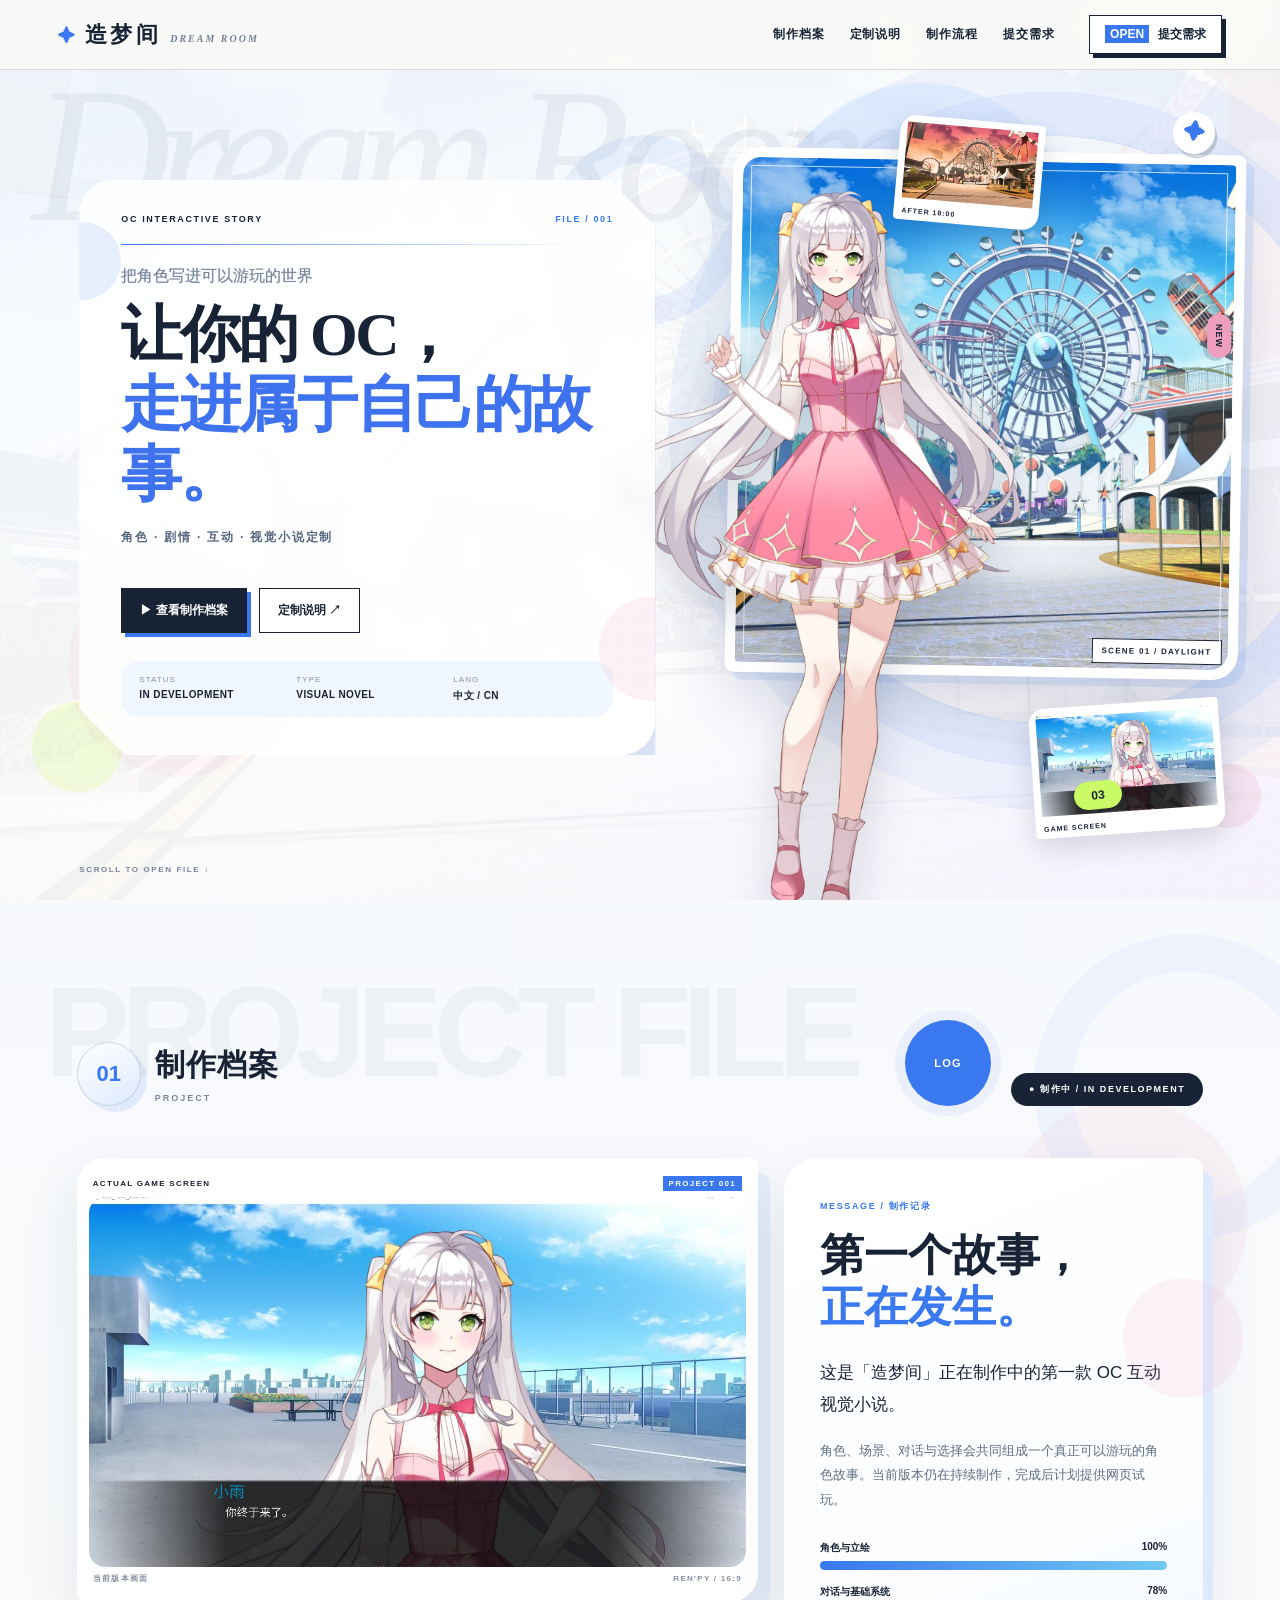
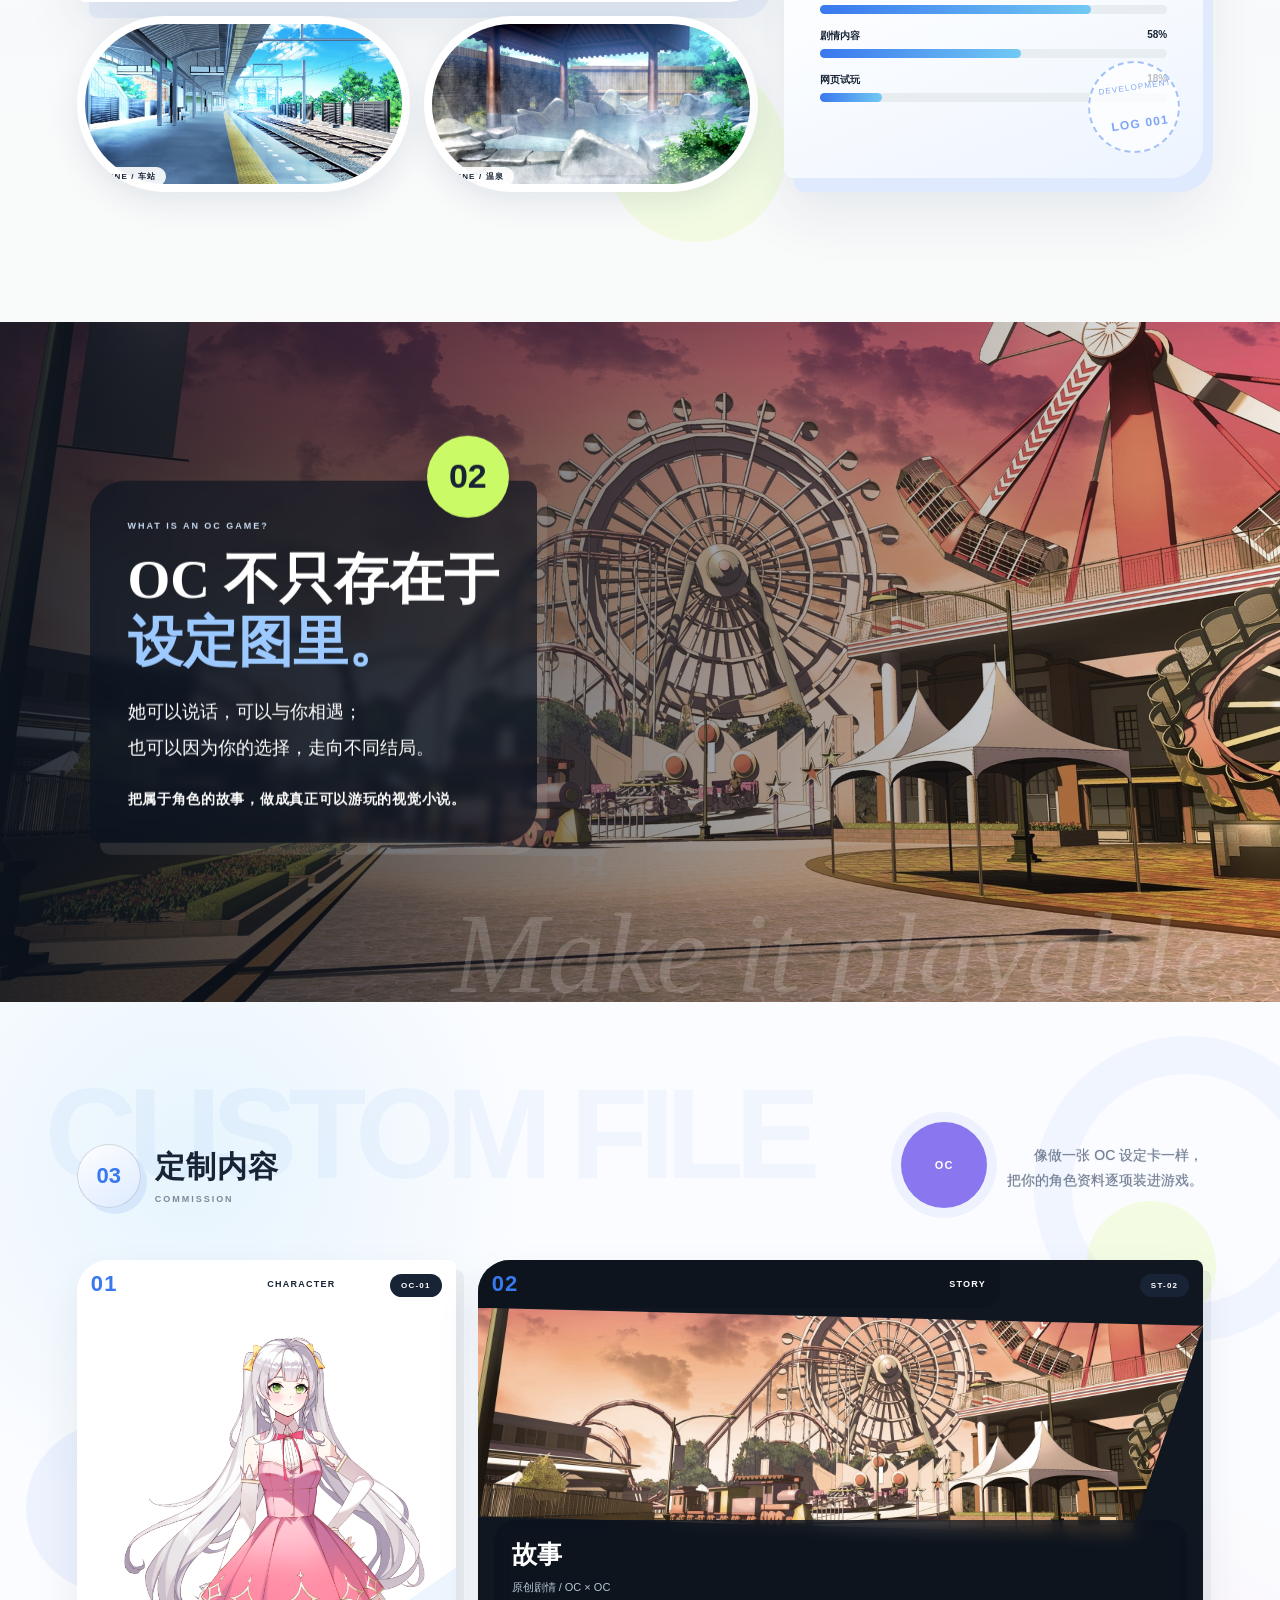
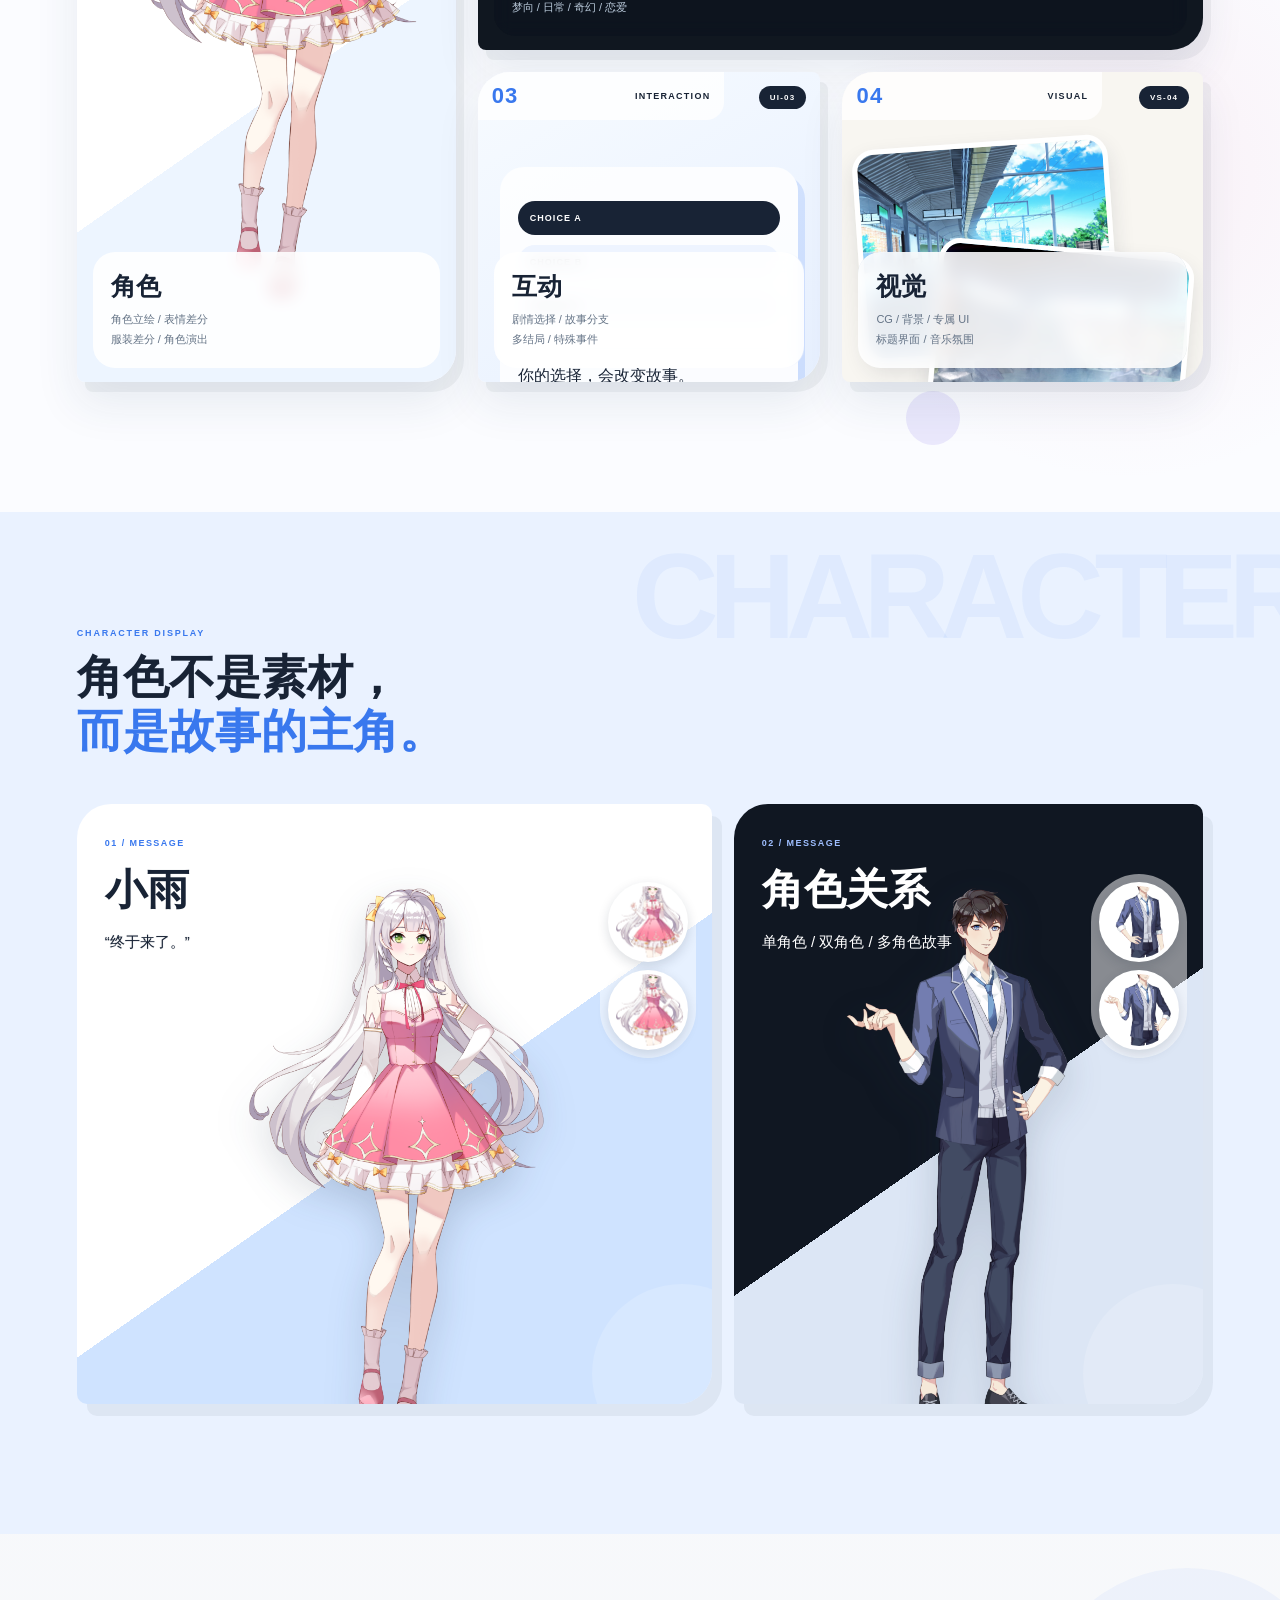
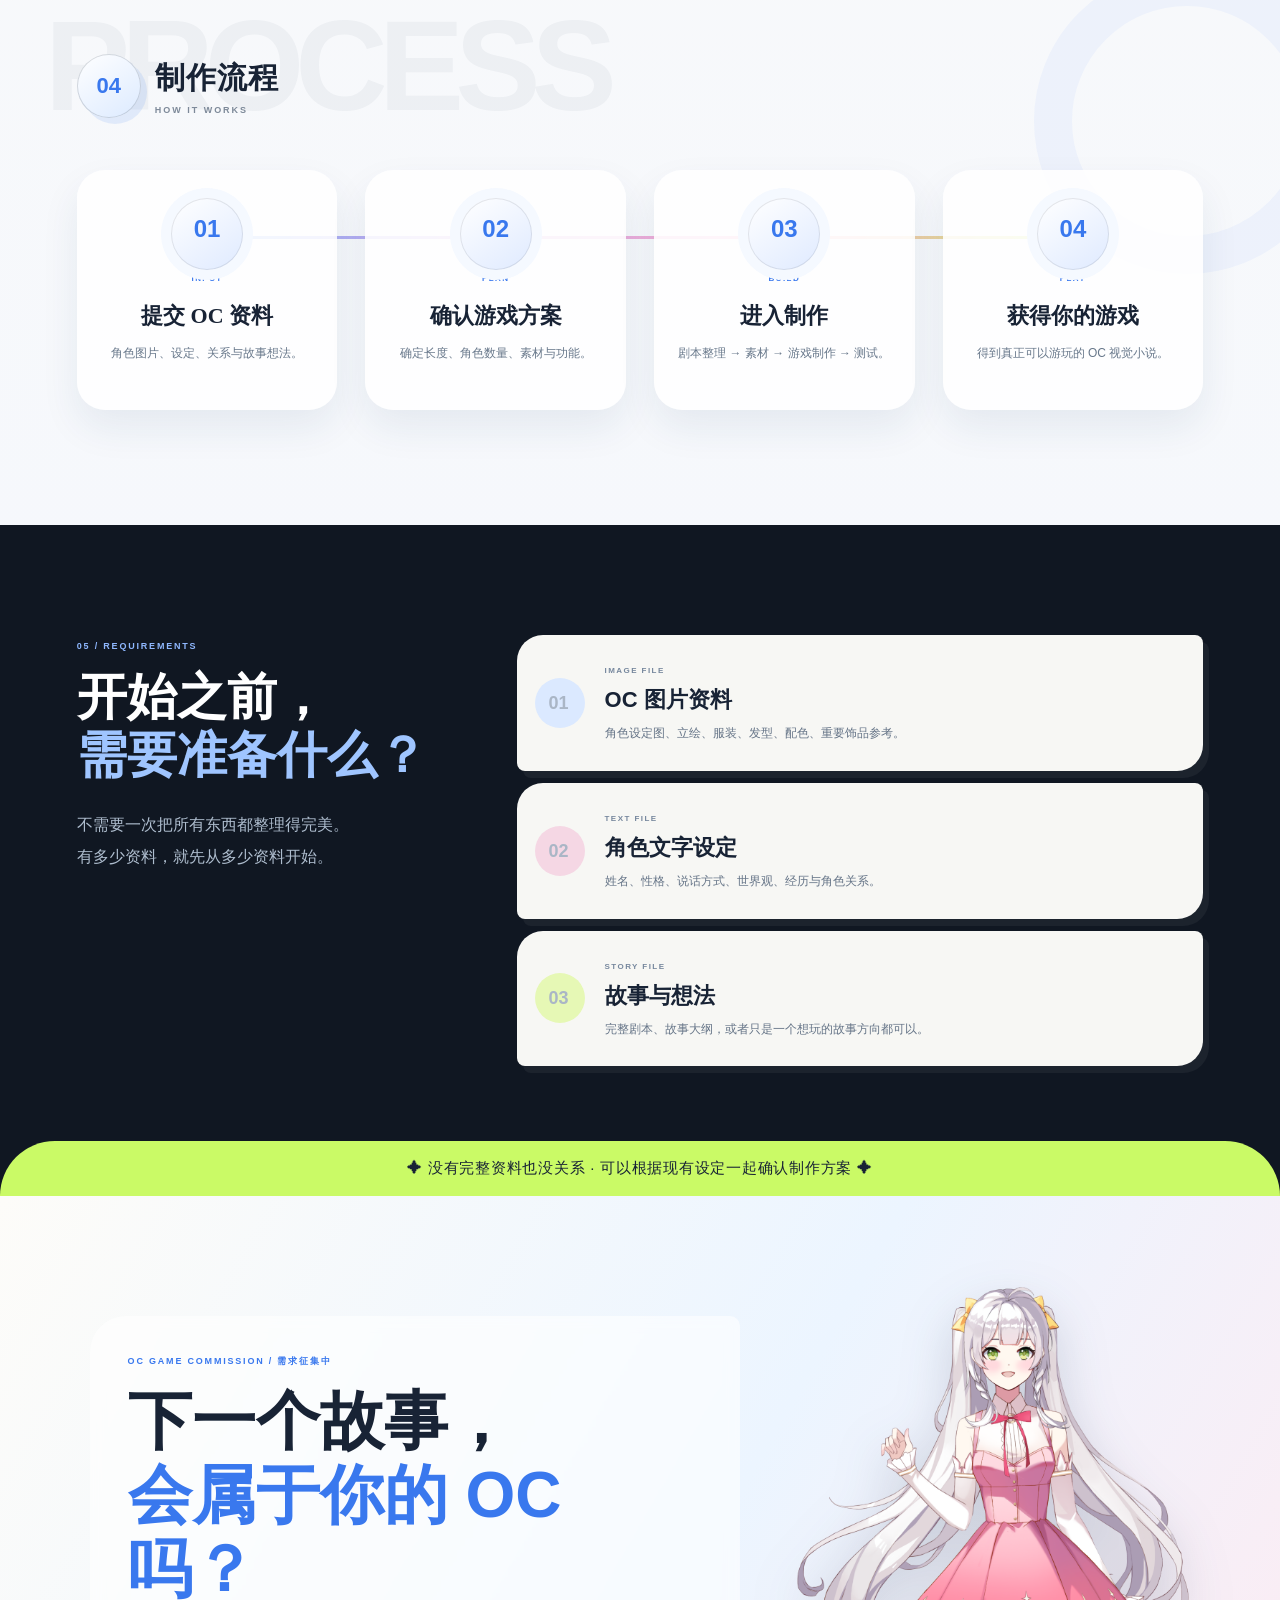
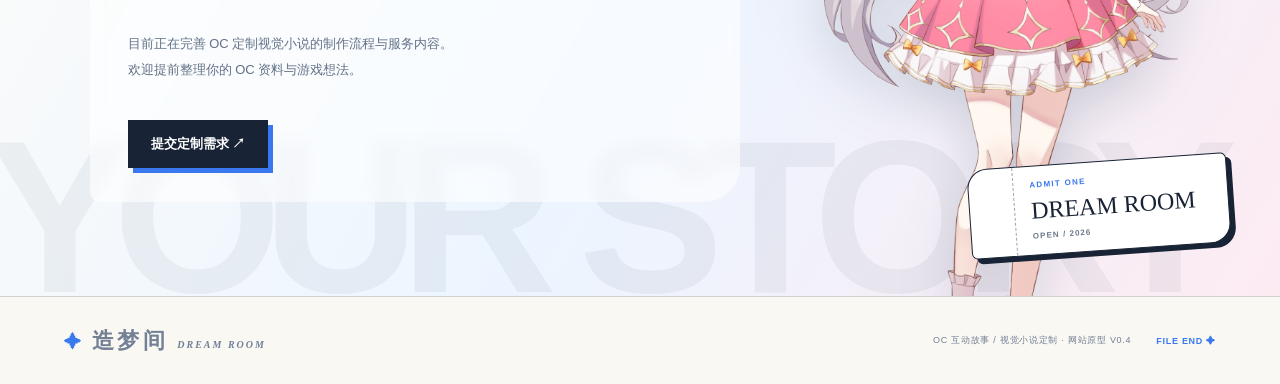
==== index.html @ 1ba63435 "Add files via upload" ====
<!doctype html>
<html lang="zh-CN">
<head>
  <meta charset="utf-8">
  <meta name="viewport" content="width=device-width,initial-scale=1">
  <title>造梦间｜OC互动故事定制</title>
  <meta name="description" content="让你的OC走进属于自己的故事。OC互动故事与视觉小说定制。">
  <link rel="stylesheet" href="style.css">
</head>
<body>
  <div class="page-noise"></div>
  <header class="nav">
    <a class="brand" href="#top">
      <span class="brand-star">✦</span>
      <b>造梦间</b>
      <em>DREAM ROOM</em>
    </a>
    <nav>
      <a href="#project">制作档案</a>
      <a href="commission.html">定制说明</a>
      <a href="#process">制作流程</a>
      <a href="request.html">提交需求</a>
    </nav>
    <a class="nav-ticket" href="request.html"><span>OPEN</span> 提交需求</a>
  </header>

  <main id="top">
    <section class="hero">
      <div class="hero-bg" aria-hidden="true"></div>
      <div class="hero-script" aria-hidden="true">Dream Room</div>
      <div class="hero-gridmark" aria-hidden="true"></div><div class="hero-orb orb-a"></div><div class="hero-orb orb-b"></div><div class="hero-orb orb-c"></div>

      <div class="hero-card">
        <div class="hero-card-head">
          <span>OC INTERACTIVE STORY</span>
          <b>FILE / 001</b>
        </div>
        <div class="hero-title">
          <small>把角色写进可以游玩的世界</small>
          <h1>让你的 OC，<br><i>走进属于自己的故事。</i></h1>
          <p>角色 · 剧情 · 互动 · 视觉小说定制</p>
        </div>
        <div class="hero-actions">
          <a class="btn-fill" href="#project">▶ 查看制作档案</a>
          <a class="btn-line" href="#commission">定制说明 ↗</a>
        </div>
        <div class="hero-meta">
          <span>STATUS<br><b>IN DEVELOPMENT</b></span>
          <span>TYPE<br><b>VISUAL NOVEL</b></span>
          <span>LANG<br><b>中文 / CN</b></span>
        </div>
      </div>

      <div class="hero-visual">
        <div class="photo-frame">
          <img src="assets/park-day.jpg" alt="蓝天游乐园场景">
          <span class="photo-label">SCENE 01 / DAYLIGHT</span>
        </div>
        <img class="hero-girl" src="assets/girl-wave.png" alt="OC角色立绘">
        <div class="mini-polaroid mini-a"><img src="assets/game-shot.jpg" alt="游戏画面"><span>GAME SCREEN</span></div>
        <div class="mini-polaroid mini-b"><img src="assets/park-sunset.jpg" alt="夕阳场景"><span>AFTER 18:00</span></div>
        <div class="sticker st1">✦</div><div class="sticker st2">03</div><div class="sticker st3">NEW</div>
      </div>

      <div class="scroll-note">SCROLL TO OPEN FILE ↓</div>
    </section>

    <section class="file-section" id="project">
      <div class="giant-word" aria-hidden="true">PROJECT FILE</div>
      <div class="file-title-row">
        <div class="chapter-tag"><span>01</span><b>制作档案</b><em>PROJECT</em></div><div class="round-chip rc-a">LOG</div>
        <div class="status-ribbon">● 制作中 / IN DEVELOPMENT</div>
      </div>

      <div class="project-board">
        <div class="project-left">
          <div class="screen-frame">
            <div class="frame-top"><span>ACTUAL GAME SCREEN</span><b>PROJECT 001</b></div>
            <img src="assets/game-shot.jpg" alt="Ren'Py实际游戏画面">
            <div class="frame-bottom"><span>当前版本画面</span><span>REN'PY / 16:9</span></div>
          </div>
          <div class="snapshot-row">
            <figure><img src="assets/station.jpg" alt="车站场景"><figcaption>SCENE / 车站</figcaption></figure>
            <figure><img src="assets/onsen.jpg" alt="温泉场景"><figcaption>SCENE / 温泉</figcaption></figure>
          </div>
        </div>

        <aside class="project-sheet">
          <span class="paperclip">⌇</span>
          <div class="sheet-kicker">MESSAGE / 制作记录</div>
          <h2>第一个故事，<br><i>正在发生。</i></h2>
          <p class="lead">这是「造梦间」正在制作中的第一款 OC 互动视觉小说。</p>
          <p>角色、场景、对话与选择会共同组成一个真正可以游玩的角色故事。当前版本仍在持续制作，完成后计划提供网页试玩。</p>
          <div class="progress-list">
            <div><span>角色与立绘</span><b>100%</b><i><em style="width:100%"></em></i></div>
            <div><span>对话与基础系统</span><b>78%</b><i><em style="width:78%"></em></i></div>
            <div><span>剧情内容</span><b>58%</b><i><em style="width:58%"></em></i></div>
            <div><span>网页试玩</span><b>18%</b><i><em style="width:18%"></em></i></div>
          </div>
          <div class="sheet-stamp">DEVELOPMENT<br><b>LOG 001</b></div>
        </aside>
      </div>
    </section>

    <section class="manifesto">
      <img src="assets/park-sunset.jpg" alt="夕阳游乐园">
      <div class="manifesto-shade"></div>
      <div class="manifesto-card">
        <span class="num">02</span>
        <small>WHAT IS AN OC GAME?</small>
        <h2>OC 不只存在于<br><i>设定图里。</i></h2>
        <p>她可以说话，可以与你相遇；<br>也可以因为你的选择，走向不同结局。</p>
        <strong>把属于角色的故事，做成真正可以游玩的视觉小说。</strong>
      </div>
      <div class="manifesto-script" aria-hidden="true">Make it playable.</div>
    </section>

    <section class="commission-section" id="commission">
      <div class="giant-word soft" aria-hidden="true">CUSTOM FILE</div>
      <div class="file-title-row">
        <div class="chapter-tag"><span>03</span><b>定制内容</b><em>COMMISSION</em></div><div class="round-chip rc-b">OC</div>
        <p class="side-copy">像做一张 OC 设定卡一样，<br>把你的角色资料逐项装进游戏。</p>
      </div>

      <div class="bubble-field"><span></span><span></span><span></span><span></span></div><div class="commission-deck">
        <article class="deck-card card-character">
          <div class="deck-top"><span>01</span><b>CHARACTER</b></div>
          <img src="assets/girl-pose.png" alt="角色立绘">
          <div class="deck-copy"><h3>角色</h3><p>角色立绘 / 表情差分<br>服装差分 / 角色演出</p></div>
          <span class="corner-code">OC-01</span>
        </article>
        <article class="deck-card card-story">
          <div class="deck-top"><span>02</span><b>STORY</b></div>
          <div class="story-cut"><img src="assets/park-sunset.jpg" alt="故事场景"></div>
          <div class="deck-copy"><h3>故事</h3><p>原创剧情 / OC × OC<br>梦向 / 日常 / 奇幻 / 恋爱</p></div>
          <span class="corner-code">ST-02</span>
        </article>
        <article class="deck-card card-interaction">
          <div class="deck-top"><span>03</span><b>INTERACTION</b></div>
          <div class="choice-ui"><button>CHOICE A</button><button>CHOICE B</button><button>CHOICE C</button><div class="choice-line">你的选择，会改变故事。</div></div>
          <div class="deck-copy"><h3>互动</h3><p>剧情选择 / 故事分支<br>多结局 / 特殊事件</p></div>
          <span class="corner-code">UI-03</span>
        </article>
        <article class="deck-card card-visual">
          <div class="deck-top"><span>04</span><b>VISUAL</b></div>
          <div class="visual-collage"><img src="assets/station.jpg"><img src="assets/onsen.jpg"></div>
          <div class="deck-copy"><h3>视觉</h3><p>CG / 背景 / 专属 UI<br>标题界面 / 音乐氛围</p></div>
          <span class="corner-code">VS-04</span>
        </article>
      </div>
    </section>

    <section class="character-showcase">
      <div class="showcase-head">
        <span>CHARACTER DISPLAY</span>
        <h2>角色不是素材，<br><i>而是故事的主角。</i></h2>
      </div>
      <div class="char-layout">
        <div class="char-card blue-card">
          <div class="char-name"><small>01 / MESSAGE</small><h3>小雨</h3><p>“终于来了。”</p></div>
          <img src="assets/girl-pose.png" alt="小雨">
          <div class="thumbs"><img src="assets/girl-wave.png"><img src="assets/girl-pose.png"></div>
        </div>
        <div class="char-card dark-card">
          <div class="char-name"><small>02 / MESSAGE</small><h3>角色关系</h3><p>单角色 / 双角色 / 多角色故事</p></div>
          <img src="assets/boy-talk.png" alt="男性角色">
          <div class="thumbs"><img src="assets/boy-pose.png"><img src="assets/boy-talk.png"></div>
        </div>
      </div>
    </section>

    <section class="process-section" id="process">
      <div class="giant-word" aria-hidden="true">PROCESS</div>
      <div class="file-title-row">
        <div class="chapter-tag"><span>04</span><b>制作流程</b><em>HOW IT WORKS</em></div>
      </div>
      <div class="process-track">
        <div class="process-card"><span>01</span><small>INPUT</small><h3>提交 OC 资料</h3><p>角色图片、设定、关系与故事想法。</p></div>
        <i>→</i>
        <div class="process-card"><span>02</span><small>PLAN</small><h3>确认游戏方案</h3><p>确定长度、角色数量、素材与功能。</p></div>
        <i>→</i>
        <div class="process-card"><span>03</span><small>BUILD</small><h3>进入制作</h3><p>剧本整理 → 素材 → 游戏制作 → 测试。</p></div>
        <i>→</i>
        <div class="process-card"><span>04</span><small>PLAY</small><h3>获得你的游戏</h3><p>得到真正可以游玩的 OC 视觉小说。</p></div>
      </div>
    </section>

    <section class="requirements-section" id="requirements">
      <div class="req-inner">
        <div class="req-heading">
          <span>05 / REQUIREMENTS</span>
          <h2>开始之前，<br><i>需要准备什么？</i></h2>
          <p>不需要一次把所有东西都整理得完美。<br>有多少资料，就先从多少资料开始。</p>
        </div>
        <div class="req-stack">
          <article><b>01</b><span>IMAGE FILE</span><h3>OC 图片资料</h3><p>角色设定图、立绘、服装、发型、配色、重要饰品参考。</p></article>
          <article><b>02</b><span>TEXT FILE</span><h3>角色文字设定</h3><p>姓名、性格、说话方式、世界观、经历与角色关系。</p></article>
          <article><b>03</b><span>STORY FILE</span><h3>故事与想法</h3><p>完整剧本、故事大纲，或者只是一个想玩的故事方向都可以。</p></article>
        </div>
      </div>
      <div class="req-note">✦ 没有完整资料也没关系 · 可以根据现有设定一起确认制作方案 ✦</div>
    </section>

    <section class="contact" id="contact">
      <div class="contact-bgword" aria-hidden="true">YOUR STORY</div>
      <div class="contact-copy">
        <span>OC GAME COMMISSION / 需求征集中</span>
        <h2>下一个故事，<br><i>会属于你的 OC 吗？</i></h2>
        <p>目前正在完善 OC 定制视觉小说的制作流程与服务内容。<br>欢迎提前整理你的 OC 资料与游戏想法。</p>
        <button onclick="location.href='request.html'">提交定制需求 ↗</button>
      </div>
      <img class="contact-girl" src="assets/girl-wave.png" alt="角色">
      <div class="contact-ticket"><span>ADMIT ONE</span><b>DREAM ROOM</b><em>OPEN / 2026</em></div>
    </section>
  </main>

  <footer>
    <div class="brand"><span class="brand-star">✦</span><b>造梦间</b><em>DREAM ROOM</em></div>
    <p>OC 互动故事 / 视觉小说定制 · 网站原型 V0.4</p>
    <span>FILE END ✦</span>
  </footer>
</body>
</html>
---- style.css ----
:root{
  --ink:#182335;--blue:#3978ee;--sky:#72c9f3;--ice:#eef7ff;--paper:#fbfaf7;--cream:#f4f0e8;
  --pink:#ef9fbd;--lime:#cafa66;--line:#b8c7d7;--muted:#66758a;--dark:#101722;
  --serif:"Times New Roman","Songti SC","SimSun",serif;
  --sans:"Arial","PingFang SC","Microsoft YaHei",sans-serif;
  --cnserif:"Songti SC","STSong","SimSun",serif;
  --kai:"KaiTi","STKaiti",serif;
}
*{box-sizing:border-box}html{scroll-behavior:smooth}body{margin:0;color:var(--ink);font-family:var(--sans);background:#f7f7f4;overflow-x:hidden}a{color:inherit;text-decoration:none}img{display:block}.page-noise{position:fixed;inset:0;pointer-events:none;z-index:100;background-image:radial-gradient(rgba(24,35,53,.055) .55px,transparent .55px);background-size:5px 5px;mix-blend-mode:multiply;opacity:.22}.nav{height:70px;padding:0 4.5vw;display:flex;align-items:center;gap:34px;position:fixed;z-index:50;top:0;width:100%;background:rgba(250,250,247,.9);backdrop-filter:blur(16px);border-bottom:1px solid rgba(24,35,53,.14)}.brand{display:flex;align-items:baseline;gap:9px;margin-right:auto}.brand-star{color:var(--blue);font-size:18px}.brand b{font-family:var(--cnserif);font-size:22px;letter-spacing:.16em}.brand em{font-family:Georgia,var(--serif);font-size:10px;font-weight:600;letter-spacing:.2em;color:#718097}.nav nav{display:flex;gap:25px;font-size:12px;font-weight:700;letter-spacing:.08em}.nav nav a{position:relative;padding:5px 0}.nav nav a:after{content:"";position:absolute;left:0;right:100%;bottom:0;height:2px;background:var(--blue);transition:.25s}.nav nav a:hover:after{right:0}.nav-ticket{font-size:12px;font-weight:800;border:1px solid var(--ink);padding:10px 15px;box-shadow:4px 4px 0 var(--ink);background:white}.nav-ticket span{background:var(--blue);color:white;padding:2px 5px;margin-right:6px}

.hero{min-height:850px;height:100vh;position:relative;overflow:hidden;padding-top:70px;background:linear-gradient(135deg,#f8f7f2 0%,#edf7ff 57%,#f7e9ef 100%)}.hero-bg{position:absolute;inset:0;background:linear-gradient(rgba(255,255,255,.86),rgba(255,255,255,.86)),url('assets/park-day.jpg') center/cover;filter:saturate(.7);opacity:.38}.hero-script{position:absolute;top:70px;left:2.5vw;font-family:Georgia,var(--serif);font-style:italic;font-size:clamp(95px,15vw,240px);line-height:.9;color:rgba(54,81,112,.065);white-space:nowrap;letter-spacing:-.08em}.hero-gridmark{position:absolute;right:-5vw;top:15vh;width:46vw;height:46vw;border-radius:50%;border:1px solid rgba(57,120,238,.17);box-shadow:0 0 0 42px rgba(255,255,255,.18),0 0 0 43px rgba(57,120,238,.1),0 0 0 85px rgba(255,255,255,.14),0 0 0 86px rgba(57,120,238,.07)}.hero-card{position:absolute;z-index:5;left:6.2vw;top:20%;width:min(590px,45vw);padding:28px 34px 30px;background:rgba(255,255,255,.84);border:1px solid rgba(24,35,53,.5);box-shadow:12px 12px 0 rgba(57,120,238,.15),0 30px 70px rgba(31,62,101,.13)}.hero-card:before,.hero-card:after{content:"✦";position:absolute;font-size:22px;color:var(--blue)}.hero-card:before{left:-11px;top:-16px}.hero-card:after{right:-11px;bottom:-16px}.hero-card-head{display:flex;justify-content:space-between;border-bottom:1px solid rgba(24,35,53,.24);padding-bottom:11px;font-size:9px;font-weight:800;letter-spacing:.18em}.hero-card-head b{color:var(--blue)}.hero-title{padding:42px 0 30px}.hero-title small{font-family:var(--kai);font-size:16px;color:#74849b}.hero h1{font-family:var(--cnserif);font-size:clamp(42px,4.5vw,72px);line-height:1.14;margin:12px 0 20px;letter-spacing:-.035em;font-weight:700}.hero h1 i{font-family:var(--kai);font-weight:500;color:var(--blue);font-style:normal}.hero-title p{font-size:12px;letter-spacing:.28em;font-weight:800;color:#54657c}.hero-actions{display:flex;gap:12px}.btn-fill,.btn-line{font-size:12px;font-weight:800;padding:13px 18px;border:1px solid var(--ink)}.btn-fill{background:var(--ink);color:white;box-shadow:4px 4px 0 var(--blue)}.btn-line{background:white}.hero-meta{display:grid;grid-template-columns:repeat(3,1fr);margin-top:36px;border-top:1px solid rgba(24,35,53,.18);padding-top:17px;gap:15px;font-size:8px;letter-spacing:.13em;color:#8590a0}.hero-meta b{display:block;margin-top:5px;font-size:10px;color:var(--ink);letter-spacing:.04em}.hero-visual{position:absolute;z-index:3;right:3vw;top:9%;width:52vw;height:87%;}.photo-frame{position:absolute;right:0;top:9%;width:77%;height:67%;background:#fff;padding:10px;border:1px solid rgba(24,35,53,.2);box-shadow:0 28px 60px rgba(39,72,110,.17);transform:rotate(1.2deg);overflow:hidden}.photo-frame:before{content:"";position:absolute;inset:18px;border:1px solid rgba(255,255,255,.75);z-index:2}.photo-frame img{width:100%;height:100%;object-fit:cover}.photo-label{position:absolute;right:16px;bottom:15px;background:white;border:1px solid var(--ink);padding:7px 9px;font-size:8px;font-weight:900;letter-spacing:.16em}.hero-girl{position:absolute;height:96%;left:3%;bottom:-10%;z-index:6;filter:drop-shadow(0 20px 22px rgba(31,51,80,.2))}.mini-polaroid{position:absolute;z-index:8;background:#fff;padding:7px 7px 22px;border:1px solid rgba(24,35,53,.22);box-shadow:0 10px 28px rgba(27,49,78,.16)}.mini-polaroid img{width:100%;height:100%;object-fit:cover}.mini-polaroid span{position:absolute;bottom:6px;left:8px;font:700 7px Arial;letter-spacing:.14em}.mini-a{width:190px;height:130px;right:3%;bottom:4%;transform:rotate(-4deg)}.mini-b{width:145px;height:105px;right:30%;top:5%;transform:rotate(5deg)}.sticker{position:absolute;z-index:9;display:grid;place-items:center;background:white;border:1px solid var(--ink);font-weight:900;box-shadow:3px 3px 0 var(--ink)}.st1{right:4%;top:4%;width:42px;height:42px;color:var(--blue);font-size:21px;transform:rotate(8deg)}.st2{right:18%;bottom:7%;width:48px;height:28px;background:var(--lime);font-size:12px;transform:rotate(-6deg)}.st3{right:0;top:31%;padding:7px 10px;background:var(--pink);font-size:9px;letter-spacing:.12em;transform:rotate(90deg)}.scroll-note{position:absolute;z-index:9;left:6.2vw;bottom:26px;font-size:8px;font-weight:800;letter-spacing:.2em;color:#75869b}

.file-section,.commission-section,.process-section{position:relative;max-width:1500px;margin:auto;padding:120px 6vw 130px}.giant-word{position:absolute;top:68px;left:3.5vw;font:bold clamp(70px,10vw,150px)/1 Arial;color:rgba(30,45,65,.045);letter-spacing:-.07em;white-space:nowrap}.giant-word.soft{color:rgba(57,120,238,.055)}.file-title-row{position:relative;z-index:2;display:flex;align-items:flex-end;justify-content:space-between;margin-bottom:52px}.chapter-tag{display:grid;grid-template-columns:56px auto;grid-template-rows:auto auto;align-items:center;column-gap:14px}.chapter-tag>span{grid-row:1/3;display:grid;place-items:center;width:56px;height:56px;border:1px solid var(--ink);font-family:Georgia,var(--serif);font-size:22px;font-style:italic;background:white;box-shadow:4px 4px 0 var(--blue)}.chapter-tag b{font-family:var(--cnserif);font-size:30px;letter-spacing:.06em}.chapter-tag em{font:700 9px Arial;letter-spacing:.22em;color:#7d8999}.status-ribbon{position:relative;background:var(--ink);color:white;padding:10px 22px 10px 28px;font-size:9px;font-weight:900;letter-spacing:.17em}.status-ribbon:before{content:"";position:absolute;left:-12px;top:0;border-top:17px solid transparent;border-bottom:17px solid transparent;border-right:12px solid var(--ink)}.project-board{display:grid;grid-template-columns:1.45fr .75fr;gap:38px;align-items:start}.screen-frame{padding:12px;background:white;border:1px solid rgba(24,35,53,.28);box-shadow:10px 12px 0 rgba(24,35,53,.055),0 28px 55px rgba(44,67,94,.1)}.frame-top,.frame-bottom{display:flex;justify-content:space-between;align-items:center;padding:6px 4px;font-size:8px;font-weight:800;letter-spacing:.16em}.frame-top b{background:var(--blue);color:white;padding:3px 6px}.screen-frame>img{width:100%;aspect-ratio:16/9;object-fit:cover;border:1px solid #d9dce1}.frame-bottom{color:#8490a0}.snapshot-row{display:grid;grid-template-columns:1fr 1fr;gap:14px;margin-top:14px}.snapshot-row figure{margin:0;background:white;border:1px solid rgba(24,35,53,.18);padding:7px 7px 24px;position:relative}.snapshot-row img{width:100%;height:160px;object-fit:cover}.snapshot-row figcaption{position:absolute;bottom:6px;left:8px;font-size:8px;font-weight:800;letter-spacing:.14em}.project-sheet{position:relative;background:#fffdfa;border:1px solid rgba(24,35,53,.28);padding:42px 36px 34px;min-height:650px;box-shadow:8px 8px 0 #e7edf3}.project-sheet:before{content:"";position:absolute;left:16px;top:0;bottom:0;border-left:1px dashed #cbd4dc}.paperclip{position:absolute;right:24px;top:12px;font:60px/1 Georgia;color:#111;transform:rotate(-12deg)}.sheet-kicker{font-size:9px;font-weight:900;letter-spacing:.18em;color:var(--blue)}.project-sheet h2{font-family:var(--cnserif);font-size:44px;line-height:1.15;margin:18px 0 24px}.project-sheet h2 i{font-family:var(--kai);font-weight:400;color:var(--blue);font-style:normal}.project-sheet p{line-height:1.9;color:#5f6f82;font-size:13px}.project-sheet .lead{font-family:var(--cnserif);font-size:17px;color:var(--ink)}.progress-list{margin-top:28px}.progress-list>div{position:relative;display:grid;grid-template-columns:1fr auto;gap:6px;margin-top:15px;font-size:10px;font-weight:800}.progress-list i{grid-column:1/3;height:4px;background:#e8edf1}.progress-list em{display:block;height:100%;background:linear-gradient(90deg,var(--blue),var(--sky))}.sheet-stamp{position:absolute;right:23px;bottom:25px;border:2px solid rgba(57,120,238,.5);color:rgba(57,120,238,.65);padding:8px 11px;font-size:8px;letter-spacing:.15em;transform:rotate(-8deg);text-align:center}.sheet-stamp b{font-size:12px}

.manifesto{height:680px;position:relative;overflow:hidden;background:#0e1724}.manifesto>img{width:100%;height:100%;object-fit:cover;filter:saturate(.9)}.manifesto-shade{position:absolute;inset:0;background:linear-gradient(90deg,rgba(9,17,29,.87),rgba(9,17,29,.45) 50%,rgba(9,17,29,.05))}.manifesto-card{position:absolute;left:7vw;top:50%;transform:translateY(-50%);color:white;border-left:1px solid rgba(255,255,255,.6);padding:12px 0 14px 34px;max-width:650px}.manifesto-card .num{position:absolute;left:-29px;top:-58px;font:italic 70px Georgia;color:var(--lime)}.manifesto-card small{font:700 9px Arial;letter-spacing:.22em;color:#c8dcf2}.manifesto-card h2{font-family:var(--cnserif);font-size:55px;line-height:1.15;margin:15px 0 20px}.manifesto-card h2 i{font-family:Georgia,var(--serif);font-style:italic;color:#9cc9ff;font-weight:400}.manifesto-card p{font-family:var(--kai);font-size:18px;line-height:2}.manifesto-card strong{display:block;margin-top:25px;font-size:14px;letter-spacing:.05em}.manifesto-script{position:absolute;right:2vw;bottom:-10px;font:italic clamp(60px,9vw,130px)/1 Georgia;color:rgba(255,255,255,.16);white-space:nowrap}

.side-copy{font-family:var(--kai);font-size:14px;line-height:1.8;color:#728096;text-align:right}.commission-deck{display:grid;grid-template-columns:repeat(4,1fr);gap:18px}.deck-card{position:relative;height:520px;background:#fff;border:1px solid rgba(24,35,53,.3);overflow:hidden;box-shadow:5px 6px 0 rgba(24,35,53,.055);transition:.3s}.deck-card:hover{transform:translateY(-8px) rotate(-.4deg);box-shadow:8px 12px 0 rgba(57,120,238,.13)}.deck-top{position:absolute;z-index:8;left:0;right:0;top:0;height:48px;display:flex;align-items:center;justify-content:space-between;padding:0 14px;border-bottom:1px solid rgba(24,35,53,.15);font-size:9px;font-weight:900;letter-spacing:.14em;background:rgba(255,255,255,.88)}.deck-top span{font:italic 22px Georgia;color:var(--blue)}.deck-card>img{position:absolute;height:78%;left:50%;transform:translateX(-50%);bottom:82px;object-fit:contain}.deck-copy{position:absolute;z-index:9;bottom:0;left:0;right:0;padding:18px;background:rgba(255,255,255,.93);border-top:1px solid rgba(24,35,53,.15)}.deck-copy h3{font-family:var(--cnserif);font-size:25px;margin:0 0 7px}.deck-copy p{font-size:11px;line-height:1.8;color:#647386;margin:0}.corner-code{position:absolute;z-index:10;right:-23px;top:96px;background:var(--ink);color:white;padding:6px 28px;font:800 8px Arial;letter-spacing:.15em;transform:rotate(90deg)}.card-character{background:linear-gradient(145deg,#fff 0 58%,#edf5ff 58%)}.card-story{background:#101720}.story-cut{position:absolute;inset:48px 0 115px;clip-path:polygon(0 0,100% 8%,90% 100%,0 92%)}.story-cut img{width:100%;height:100%;object-fit:cover;filter:saturate(.8)}.card-story .deck-copy,.card-story .deck-top{background:rgba(13,20,30,.88);color:white}.card-story .deck-copy p{color:#b8c8d8}.card-interaction{background:linear-gradient(150deg,#f7fbff,#e7f0ff)}.choice-ui{position:absolute;top:95px;left:22px;right:22px;padding:24px 18px;border:1px solid var(--ink);background:rgba(255,255,255,.82);box-shadow:6px 6px 0 var(--blue)}.choice-ui button{display:block;width:100%;margin:10px 0;padding:12px;border:1px solid #9fb2c9;background:white;text-align:left;font:800 9px Arial;letter-spacing:.12em}.choice-ui button:first-child{background:var(--ink);color:white}.choice-line{font-family:var(--kai);font-size:16px;margin-top:24px;border-top:1px dashed #8aa0b9;padding-top:18px}.card-visual{background:#f8f6f1}.visual-collage{position:absolute;top:70px;left:16px;right:16px;height:320px}.visual-collage img{position:absolute;width:78%;height:67%;object-fit:cover;border:7px solid white;box-shadow:0 10px 22px rgba(30,44,64,.12)}.visual-collage img:first-child{left:0;top:0;transform:rotate(-4deg)}.visual-collage img:last-child{right:0;bottom:0;transform:rotate(5deg)}

.character-showcase{padding:110px 6vw 130px;background:#eaf2ff;position:relative;overflow:hidden}.character-showcase:before{content:"CHARACTER";position:absolute;right:-2vw;top:15px;font:bold 120px Arial;color:rgba(57,120,238,.06);letter-spacing:-.08em}.showcase-head{max-width:1500px;margin:0 auto 46px}.showcase-head>span{font:800 9px Arial;letter-spacing:.2em;color:var(--blue)}.showcase-head h2{font-family:var(--cnserif);font-size:46px;line-height:1.15;margin:12px 0}.showcase-head h2 i{font-family:Georgia,var(--serif);font-style:italic;color:var(--blue);font-weight:400}.char-layout{max-width:1500px;margin:auto;display:grid;grid-template-columns:1.15fr .85fr;gap:22px}.char-card{height:600px;position:relative;overflow:hidden;border:1px solid rgba(24,35,53,.28);box-shadow:8px 9px 0 rgba(24,35,53,.07)}.blue-card{background:linear-gradient(145deg,#fff 0 53%,#cfe3ff 53%)}.dark-card{background:linear-gradient(145deg,#101722 0 53%,#dce6f5 53%)}.char-card>img{position:absolute;height:92%;bottom:-6%;left:49%;transform:translateX(-50%);filter:drop-shadow(0 14px 18px rgba(26,43,64,.18))}.char-name{position:absolute;z-index:5;left:28px;top:28px;max-width:45%}.dark-card .char-name{color:white}.char-name small{font:800 9px Arial;letter-spacing:.16em;color:var(--blue)}.dark-card .char-name small{color:#9ebeff}.char-name h3{font-family:var(--cnserif);font-size:42px;margin:12px 0 8px}.char-name p{font-family:var(--kai);font-size:15px}.thumbs{position:absolute;z-index:6;right:16px;top:70px;display:grid;gap:8px}.thumbs img{width:78px;height:105px;object-fit:cover;object-position:50% 15%;background:white;border:4px solid white;box-shadow:0 4px 12px rgba(20,35,55,.15)}

.process-section{padding-bottom:115px}.process-track{display:grid;grid-template-columns:1fr auto 1fr auto 1fr auto 1fr;align-items:center;gap:12px}.process-card{min-height:270px;background:#fff;border:1px solid rgba(24,35,53,.26);padding:26px 24px;position:relative}.process-card:before{content:"";position:absolute;top:10px;right:10px;width:22px;height:22px;border-top:1px solid var(--blue);border-right:1px solid var(--blue)}.process-card>span{font:italic 42px Georgia;color:#b9cce7}.process-card small{display:block;margin-top:16px;font:800 8px Arial;letter-spacing:.18em;color:var(--blue)}.process-card h3{font-family:var(--cnserif);font-size:22px;margin:18px 0 12px}.process-card p{font-size:12px;line-height:1.8;color:#68788b}.process-track>i{font:italic 30px Georgia;color:var(--blue)}

.requirements-section{background:var(--dark);color:white;padding:110px 6vw 0}.req-inner{max-width:1500px;margin:auto;display:grid;grid-template-columns:.7fr 1.3fr;gap:70px}.req-heading>span{font:800 9px Arial;letter-spacing:.2em;color:#8fb8ff}.req-heading h2{font-family:var(--cnserif);font-size:50px;line-height:1.15;margin:16px 0 25px}.req-heading h2 i{font-family:Georgia,var(--serif);font-style:italic;color:#9fc5ff;font-weight:400}.req-heading p{font-family:var(--kai);line-height:2;color:#aebdce}.req-stack{display:grid;gap:12px}.req-stack article{position:relative;background:#f7f7f4;color:var(--ink);padding:24px 30px 26px 78px;border-left:8px solid var(--blue)}.req-stack article:nth-child(2){border-left-color:var(--pink)}.req-stack article:nth-child(3){border-left-color:var(--lime)}.req-stack b{position:absolute;left:22px;top:20px;font:italic 32px Georgia;color:#aab6c6}.req-stack span{font:800 8px Arial;letter-spacing:.18em;color:#76879d}.req-stack h3{font-family:var(--cnserif);font-size:22px;margin:8px 0}.req-stack p{font-size:12px;line-height:1.8;color:#657487;margin:0}.req-note{margin:75px -6vw 0;padding:18px 6vw;background:var(--lime);color:#182335;text-align:center;font-family:var(--kai);font-size:15px;letter-spacing:.05em}

.contact{height:700px;position:relative;overflow:hidden;background:linear-gradient(120deg,#fdfcf9 0%,#ecf5ff 54%,#fdebf2 100%);padding:120px 7vw}.contact-bgword{position:absolute;left:-1vw;bottom:-8px;font:bold clamp(100px,17vw,250px)/.8 Arial;color:rgba(24,35,53,.05);letter-spacing:-.09em}.contact-copy{position:relative;z-index:4;max-width:650px}.contact-copy>span{font:800 9px Arial;letter-spacing:.2em;color:var(--blue)}.contact h2{font-family:var(--cnserif);font-size:clamp(46px,5vw,72px);line-height:1.14;margin:18px 0 24px}.contact h2 i{font-family:var(--kai);font-style:normal;color:var(--blue);font-weight:400}.contact p{font-size:13px;line-height:2;color:#617186}.contact button{margin-top:24px;border:1px solid var(--ink);background:var(--ink);color:white;padding:14px 22px;font-weight:900;box-shadow:5px 5px 0 var(--blue);cursor:pointer}.contact-girl{position:absolute;z-index:3;height:105%;right:7%;bottom:-18%;filter:drop-shadow(0 20px 25px rgba(33,54,82,.18))}.contact-ticket{position:absolute;z-index:5;right:4vw;bottom:45px;width:260px;background:white;border:1px solid var(--ink);padding:14px 16px;box-shadow:5px 5px 0 var(--ink);transform:rotate(-4deg)}.contact-ticket:before{content:"";position:absolute;top:0;bottom:0;left:44px;border-left:1px dashed #9aa6b4}.contact-ticket span{display:block;font:800 8px Arial;letter-spacing:.16em;color:var(--blue);margin-left:45px}.contact-ticket b{display:block;font:italic 24px Georgia;margin:8px 0 7px 45px}.contact-ticket em{display:block;font:800 8px Arial;letter-spacing:.13em;margin-left:45px;color:#6d7b8d}

footer{padding:28px 5vw;display:flex;align-items:center;gap:25px;background:#f9f8f3;border-top:1px solid rgba(24,35,53,.18);font-size:9px;letter-spacing:.08em;color:#738095}footer .brand{margin:0}footer p{margin-left:auto}footer>span{font-weight:900;color:var(--blue)}

@media(max-width:1050px){.nav nav{display:none}.hero-card{left:4vw;width:52vw}.hero-visual{right:-4vw;width:58vw}.commission-deck{grid-template-columns:1fr 1fr}.project-board{grid-template-columns:1fr}.project-sheet{min-height:0}.char-layout{grid-template-columns:1fr}.process-track{grid-template-columns:1fr}.process-track>i{transform:rotate(90deg);justify-self:center}.req-inner{grid-template-columns:1fr}.contact-girl{right:-2%}}
@media(max-width:720px){.nav{height:60px;padding:0 16px}.nav-ticket{padding:8px 10px;box-shadow:3px 3px 0 var(--ink)}.brand em{display:none}.hero{min-height:880px;height:auto;padding-bottom:40px}.hero-script{top:80px;font-size:95px}.hero-card{position:relative;left:auto;top:auto;margin:85px 18px 0;width:auto;padding:22px 20px}.hero h1{font-size:40px}.hero-title{padding:28px 0 22px}.hero-actions{flex-direction:column}.hero-meta{grid-template-columns:1fr 1fr}.hero-visual{position:relative;right:auto;top:auto;width:100%;height:430px;margin-top:8px}.photo-frame{width:78%;height:62%;right:4%;top:22%}.hero-girl{height:100%;left:-2%;bottom:-14%}.mini-a{width:125px;height:90px;right:4%;bottom:0}.mini-b{width:105px;height:78px;right:12%;top:2%}.scroll-note{display:none}.file-section,.commission-section,.process-section{padding:90px 18px}.giant-word{top:55px;left:10px;font-size:65px}.file-title-row{align-items:flex-start;flex-direction:column;gap:18px}.chapter-tag b{font-size:26px}.project-board{gap:18px}.snapshot-row img{height:105px}.project-sheet{padding:35px 24px}.project-sheet h2{font-size:36px}.manifesto{height:620px}.manifesto-card{left:24px;right:24px;padding-left:24px}.manifesto-card h2{font-size:40px}.manifesto-card p{font-size:16px}.manifesto-script{font-size:55px}.side-copy{text-align:left}.commission-deck{grid-template-columns:1fr}.deck-card{height:500px}.character-showcase{padding:85px 18px}.showcase-head h2{font-size:37px}.char-card{height:510px}.char-name h3{font-size:34px}.char-card>img{height:86%;left:52%}.thumbs img{width:58px;height:82px}.requirements-section{padding:85px 18px 0}.req-inner{gap:35px}.req-heading h2{font-size:40px}.req-stack article{padding-left:64px}.req-note{margin:55px -18px 0;padding:16px 20px}.contact{height:760px;padding:85px 22px}.contact h2{font-size:43px}.contact-girl{height:62%;right:-18%;bottom:-9%;opacity:.58}.contact-ticket{right:16px;bottom:24px;width:230px}footer{align-items:flex-start;flex-direction:column}footer p{margin-left:0}}

/* ===== V0.3 visual language: OC layout / soft UI / rounded composition ===== */
:root{
  --round:"Microsoft YaHei UI","PingFang SC","Microsoft YaHei",Arial,sans-serif;
  --display:"Microsoft YaHei UI","PingFang SC","Microsoft YaHei",Arial,sans-serif;
}
body{font-family:var(--round);background:
  radial-gradient(circle at 10% 8%,rgba(78,131,255,.11) 0 90px,transparent 92px),
  radial-gradient(circle at 88% 18%,rgba(239,159,189,.10) 0 120px,transparent 122px),
  linear-gradient(180deg,#f5f9ff 0%,#fbfaf7 42%,#f3f7ff 100%)}

/* Chinese typography: no italics; weight / outline / rounded distinction */
h1,h2,h3,.chapter-tag b,.brand b,.project-sheet .lead,.char-name h3,.deck-copy h3,.req-stack h3{font-family:var(--display)}
.hero h1 i,.project-sheet h2 i,.manifesto-card h2 i,.showcase-head h2 i,.req-heading h2 i,.contact h2 i{font-family:var(--display);font-style:normal!important;font-weight:900}
.hero-title small,.side-copy,.manifesto-card p,.choice-line,.char-name p,.req-heading p,.req-note{font-family:var(--round);font-style:normal}
.hero-title small,.side-copy,.char-name p{font-weight:500;text-shadow:0 0 1px rgba(24,35,53,.32)}

/* Hero becomes layered poster instead of a rigid square card */
.hero{background:
  radial-gradient(circle at 72% 26%,rgba(105,166,255,.22) 0 150px,transparent 152px),
  radial-gradient(circle at 14% 74%,rgba(255,186,210,.18) 0 110px,transparent 112px),
  linear-gradient(135deg,#f4f9ff 0%,#fff 50%,#f7f0ff 100%)}
.hero-card{border:none;border-radius:34px 12px 34px 12px;box-shadow:16px 20px 0 rgba(57,120,238,.11),0 34px 80px rgba(31,62,101,.13);clip-path:polygon(0 0,92% 0,100% 8%,100% 100%,8% 100%,0 92%);padding:34px 42px 38px;background:rgba(255,255,255,.86);backdrop-filter:blur(10px)}
.hero-card:before{content:"";left:-36px;top:42px;width:78px;height:78px;border-radius:50%;background:var(--blue);opacity:.12}
.hero-card:after{content:"";right:-48px;bottom:54px;width:104px;height:104px;border-radius:50%;background:var(--pink);opacity:.14}
.hero-card-head{border-bottom:none;padding-bottom:0}.hero-card-head:after{content:"";display:block;position:absolute;left:42px;right:70px;top:64px;height:1px;background:linear-gradient(90deg,var(--blue),transparent)}
.hero h1{font-size:clamp(44px,4.8vw,74px);font-weight:900;letter-spacing:-.04em}.hero h1 i{display:inline;color:#3f72ee;text-shadow:1px 1px 0 rgba(255,255,255,.8)}
.hero-title p{font-family:var(--round);font-weight:800;letter-spacing:.15em}
.hero-meta{border-top:none;background:rgba(236,244,255,.75);border-radius:18px;padding:14px 18px;margin-top:28px}
.hero-orb{position:absolute;border-radius:50%;z-index:1;filter:blur(.1px)}
.orb-a{width:190px;height:190px;left:43%;top:15%;border:28px solid rgba(57,120,238,.08)}
.orb-b{width:90px;height:90px;left:2.5%;bottom:12%;background:rgba(202,250,102,.20)}
.orb-c{width:64px;height:64px;right:1.5%;bottom:8%;background:rgba(239,159,189,.20)}
.photo-frame{border-radius:26px 8px 26px 8px;border:none;box-shadow:0 28px 60px rgba(39,72,110,.17),8px 8px 0 rgba(57,120,238,.12);transform:rotate(1deg)}
.photo-frame img{border-radius:18px 4px 18px 4px}.mini-polaroid{border-radius:16px 4px 16px 4px;border:none}.sticker{border-radius:999px;box-shadow:3px 4px 0 rgba(24,35,53,.18);border:none}.st3{border-radius:12px}

/* section headings softer and more circular */
.file-section,.commission-section,.process-section{overflow:hidden}
.file-section:before,.commission-section:before,.process-section:before{content:"";position:absolute;width:230px;height:230px;border-radius:50%;border:38px solid rgba(57,120,238,.05);right:-60px;top:34px}
.chapter-tag{grid-template-columns:64px auto}.chapter-tag>span{width:64px;height:64px;border:none;border-radius:50%;background:linear-gradient(145deg,#fff,#dceaff);box-shadow:inset 0 0 0 1px rgba(24,35,53,.16),6px 6px 0 rgba(57,120,238,.12);font-family:var(--round);font-style:normal;font-weight:900;color:var(--blue)}
.chapter-tag b{font-weight:900;letter-spacing:.04em}.chapter-tag em{font-style:normal}
.status-ribbon{border-radius:999px;padding:10px 18px}.status-ribbon:before{display:none}
.round-chip{width:86px;height:86px;border-radius:50%;display:grid;place-items:center;font-size:11px;font-weight:900;letter-spacing:.12em;color:white;box-shadow:0 0 0 10px rgba(57,120,238,.07)}
.rc-a{background:var(--blue);margin-left:auto;margin-right:20px}.rc-b{background:#8a77ef;margin-left:auto;margin-right:20px}

/* Project area: asymmetrical, rounded, overlapping */
.project-board{grid-template-columns:1.3fr .8fr;gap:26px;position:relative}.project-board:after{content:"";position:absolute;width:180px;height:180px;border-radius:50%;background:rgba(202,250,102,.16);left:47%;bottom:-50px;z-index:-1}
.screen-frame{border:none;border-radius:28px 8px 28px 8px;overflow:hidden;box-shadow:12px 16px 0 rgba(57,120,238,.08),0 25px 55px rgba(44,67,94,.10)}
.screen-frame>img{border:none;border-radius:16px}.snapshot-row figure{border:none;border-radius:999px;padding:8px;background:white;box-shadow:0 10px 30px rgba(31,62,101,.10);overflow:hidden}.snapshot-row img{border-radius:999px}.snapshot-row figcaption{background:rgba(255,255,255,.9);padding:4px 10px;border-radius:999px}
.project-sheet{border:none;border-radius:34px 10px 34px 10px;min-height:620px;box-shadow:10px 14px 0 #dfeaff,0 30px 60px rgba(31,62,101,.10);background:linear-gradient(160deg,#fff 0%,#fbfdff 63%,#edf4ff 100%)}
.project-sheet:before{display:none}.project-sheet:after{content:"";position:absolute;width:120px;height:120px;border-radius:50%;right:-40px;top:120px;background:rgba(239,159,189,.13)}
.paperclip{display:none}.project-sheet h2{font-weight:900}.progress-list i{height:9px;border-radius:999px}.progress-list em{border-radius:999px}.sheet-stamp{border-radius:50%;width:92px;height:92px;display:grid;place-items:center;border:2px dashed rgba(57,120,238,.45);transform:rotate(-8deg);background:rgba(255,255,255,.7)}

/* Manifesto: less corporate, more poster / sticker */
.manifesto-card{border-left:none;background:rgba(11,21,34,.66);padding:34px 38px;border-radius:36px 10px 36px 10px;backdrop-filter:blur(5px);box-shadow:10px 12px 0 rgba(255,255,255,.09)}
.manifesto-card .num{left:auto;right:28px;top:-45px;width:82px;height:82px;border-radius:50%;display:grid;place-items:center;background:var(--lime);color:#182335;font-family:var(--round);font-style:normal;font-weight:900;font-size:34px}.manifesto-card h2{font-weight:900}.manifesto-card p{font-weight:500}

/* Commission deck: staggered rounded cards + circles; no four perfect boxes */
.commission-section{background:radial-gradient(circle at 15% 15%,rgba(114,201,243,.15),transparent 24%),radial-gradient(circle at 88% 70%,rgba(239,159,189,.13),transparent 22%),#fbfcff}
.bubble-field{position:absolute;inset:0;pointer-events:none}.bubble-field span{position:absolute;border-radius:50%;background:rgba(57,120,238,.07)}.bubble-field span:nth-child(1){width:170px;height:170px;left:2%;top:38%}.bubble-field span:nth-child(2){width:86px;height:86px;left:39%;top:26%;background:rgba(239,159,189,.12)}.bubble-field span:nth-child(3){width:130px;height:130px;right:5%;top:18%;background:rgba(202,250,102,.18)}.bubble-field span:nth-child(4){width:54px;height:54px;right:25%;bottom:6%;background:rgba(126,104,235,.14)}
.commission-deck{grid-template-columns:1.05fr .95fr 1fr;grid-template-rows:390px 310px;gap:22px;align-items:stretch}
.deck-card{height:auto;border:none;border-radius:32px 8px 32px 8px;box-shadow:8px 10px 0 rgba(24,35,53,.055),0 22px 45px rgba(31,62,101,.09);overflow:hidden}.deck-card:hover{transform:translateY(-8px) rotate(-.6deg)}
.card-character{grid-row:1/3}.card-story{grid-column:2/4}.card-interaction{grid-column:2}.card-visual{grid-column:3}
.deck-top{border-bottom:none;border-radius:0 0 18px 0;background:rgba(255,255,255,.82);width:72%;right:auto}.deck-top span{font-family:var(--round);font-style:normal;font-weight:900}.deck-copy{left:16px;right:16px;bottom:14px;border:none;border-radius:22px;background:rgba(255,255,255,.88);backdrop-filter:blur(8px)}.deck-copy h3{font-weight:900}.corner-code{right:14px;top:14px;transform:none;border-radius:999px;padding:7px 11px}.card-story .deck-copy,.card-story .deck-top{background:rgba(13,20,30,.74)}.choice-ui{border:none;border-radius:24px;box-shadow:7px 8px 0 rgba(57,120,238,.16)}.choice-ui button{border-radius:999px;border:none;background:#eef4ff}.visual-collage img{border-radius:22px;border:5px solid white}

/* Character cards use softer corners / circles */
.char-card{border:none;border-radius:34px 10px 34px 10px;box-shadow:10px 12px 0 rgba(24,35,53,.06);overflow:hidden}.char-card:after{content:"";position:absolute;width:180px;height:180px;border-radius:50%;right:-60px;bottom:-60px;background:rgba(255,255,255,.16)}.char-name h3{font-weight:900}.thumbs{border-radius:999px;background:rgba(255,255,255,.5);padding:8px}.thumbs img{border-radius:50%;width:80px;height:80px;border:4px solid white}

/* Process becomes round route, not four corporate cards */
.process-track{grid-template-columns:repeat(4,1fr);gap:28px;position:relative}.process-track:before{content:"";position:absolute;left:8%;right:8%;top:66px;height:3px;background:linear-gradient(90deg,#7eb7ff,#d7a8e8,#ffb3cc,#cafa66);border-radius:999px;z-index:0}.process-track>i{display:none}.process-card{min-height:240px;border:none;border-radius:28px;background:rgba(255,255,255,.88);box-shadow:0 18px 38px rgba(31,62,101,.08);padding:88px 24px 26px;text-align:center}.process-card:before{width:72px;height:72px;border:none;border-radius:50%;left:50%;right:auto;top:28px;transform:translateX(-50%);background:linear-gradient(145deg,#fff,#dfeaff);box-shadow:0 0 0 10px #f5f9ff,inset 0 0 0 1px rgba(24,35,53,.10)}.process-card>span{position:absolute;left:50%;top:45px;transform:translateX(-50%);z-index:2;font-family:var(--round);font-style:normal;font-weight:900;font-size:24px;color:var(--blue)}.process-card h3{font-weight:900}

/* Requirements softened */
.req-stack article{border-left:none;border-radius:26px 8px 26px 8px;box-shadow:6px 7px 0 rgba(255,255,255,.05);padding-left:88px}.req-stack article:before{content:"";position:absolute;left:18px;top:50%;transform:translateY(-50%);width:50px;height:50px;border-radius:50%;background:#dbe9ff}.req-stack article:nth-child(2):before{background:#f5d7e4}.req-stack article:nth-child(3):before{background:#e6f8b5}.req-stack b{z-index:2;font-family:var(--round);font-style:normal;font-weight:900;left:32px;top:50%;transform:translateY(-50%);font-size:18px}.req-stack h3{font-weight:900}.req-note{border-radius:999px 999px 0 0}

.contact-copy{background:rgba(255,255,255,.58);backdrop-filter:blur(7px);border-radius:36px 10px 36px 10px;padding:34px 38px}.contact h2{font-weight:900}.contact-ticket{border-radius:20px 6px 20px 6px}.contact-ticket b{font-style:normal}

@media(max-width:1050px){.commission-deck{grid-template-columns:1fr 1fr;grid-template-rows:auto}.card-character,.card-story,.card-interaction,.card-visual{grid-column:auto;grid-row:auto;min-height:480px}.process-track{grid-template-columns:1fr 1fr}.process-track:before{display:none}.round-chip{display:none}}
@media(max-width:720px){.hero-card{clip-path:none;border-radius:28px;padding:26px 22px}.hero-card-head:after{left:22px;right:22px}.hero h1{font-size:42px}.project-board{grid-template-columns:1fr}.snapshot-row figure{border-radius:22px}.snapshot-row img{border-radius:16px}.commission-deck{grid-template-columns:1fr}.deck-card{min-height:500px;border-radius:28px 8px 28px 8px}.process-track{grid-template-columns:1fr}.process-card{min-height:220px}.contact-copy{padding:26px 22px}}
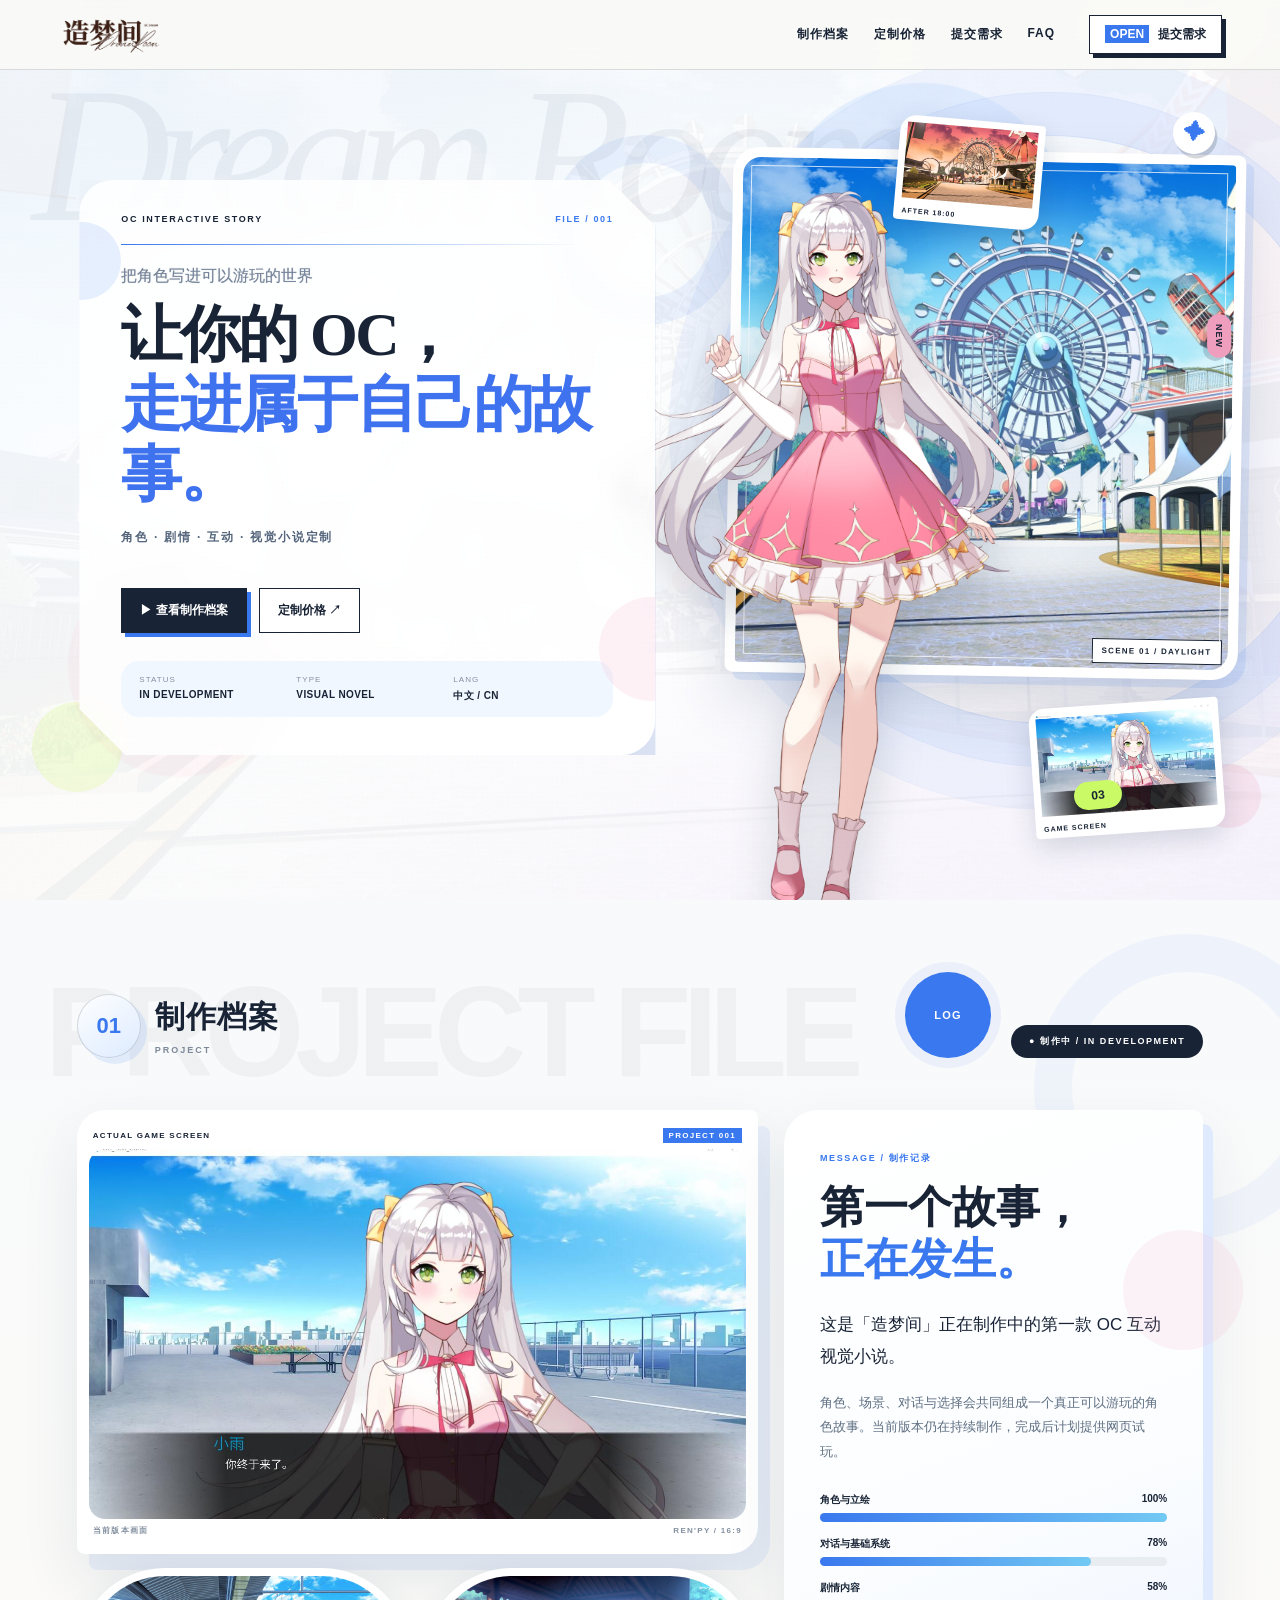
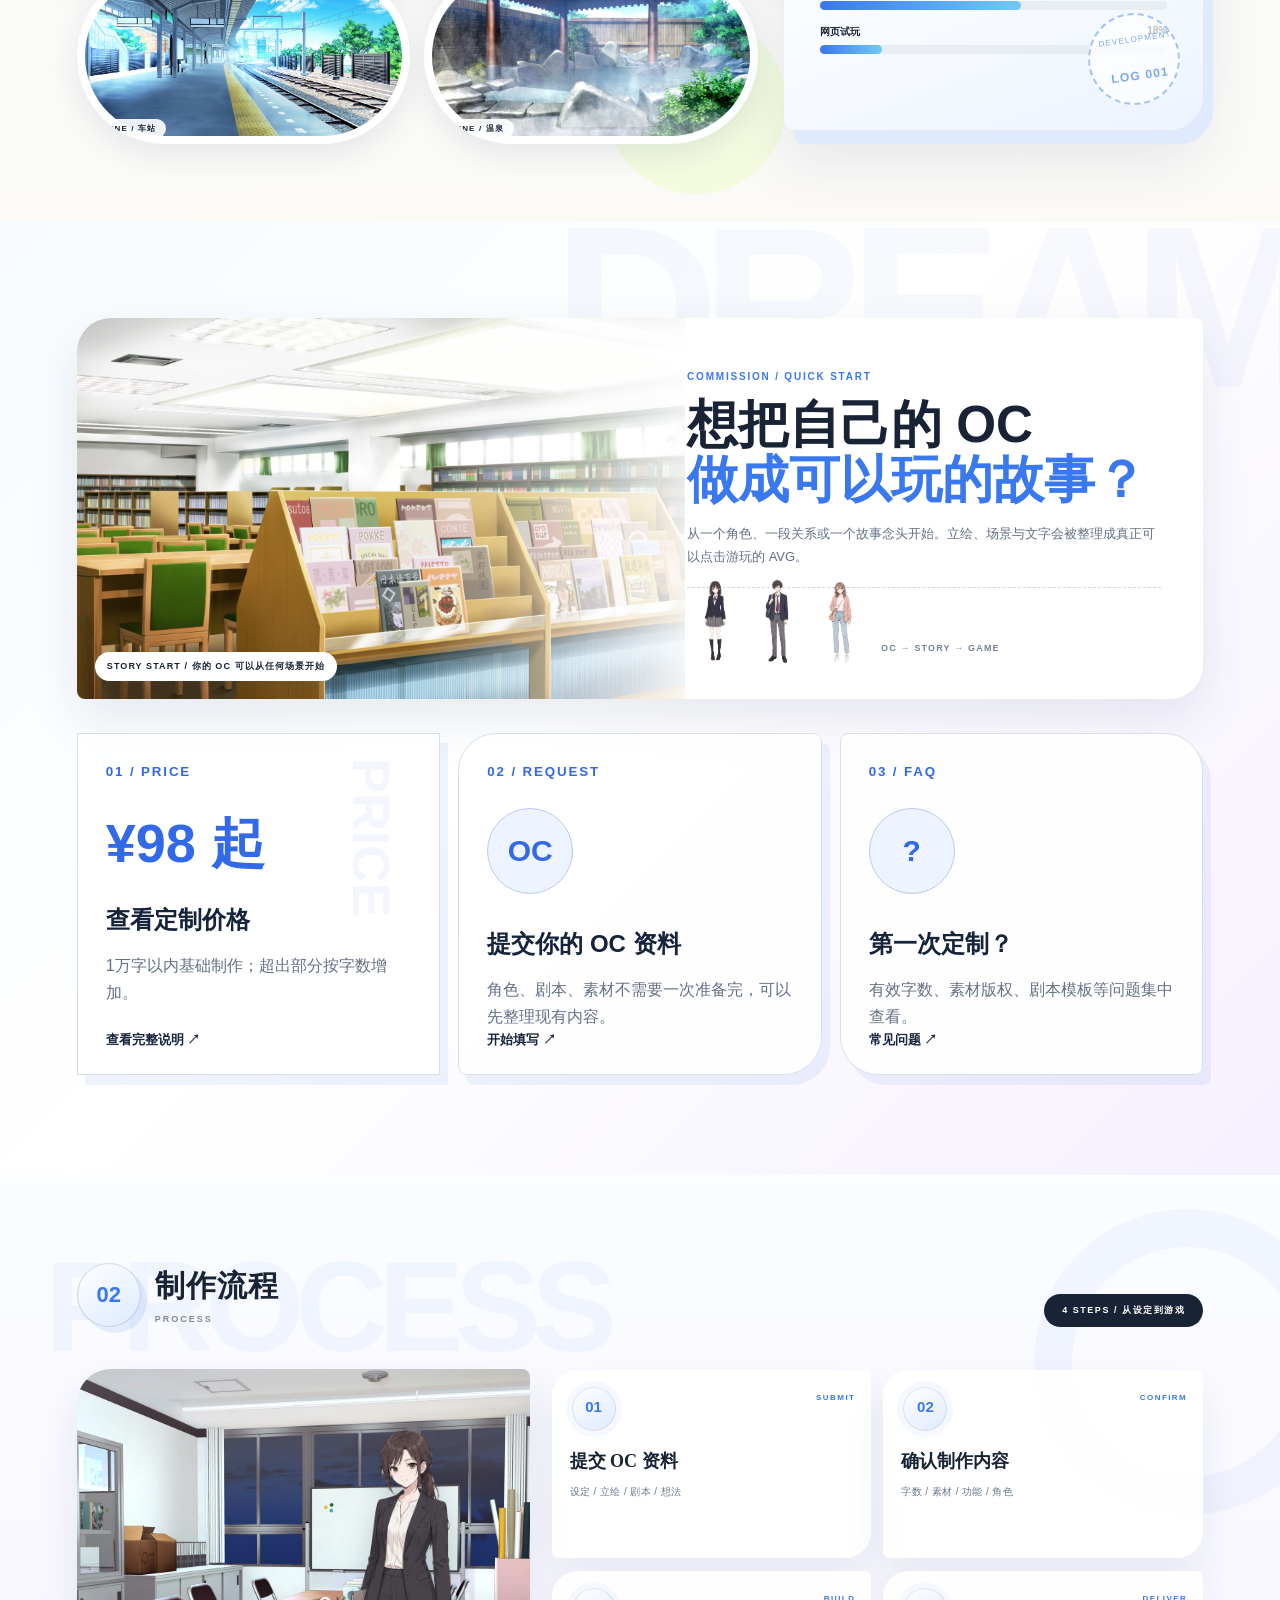
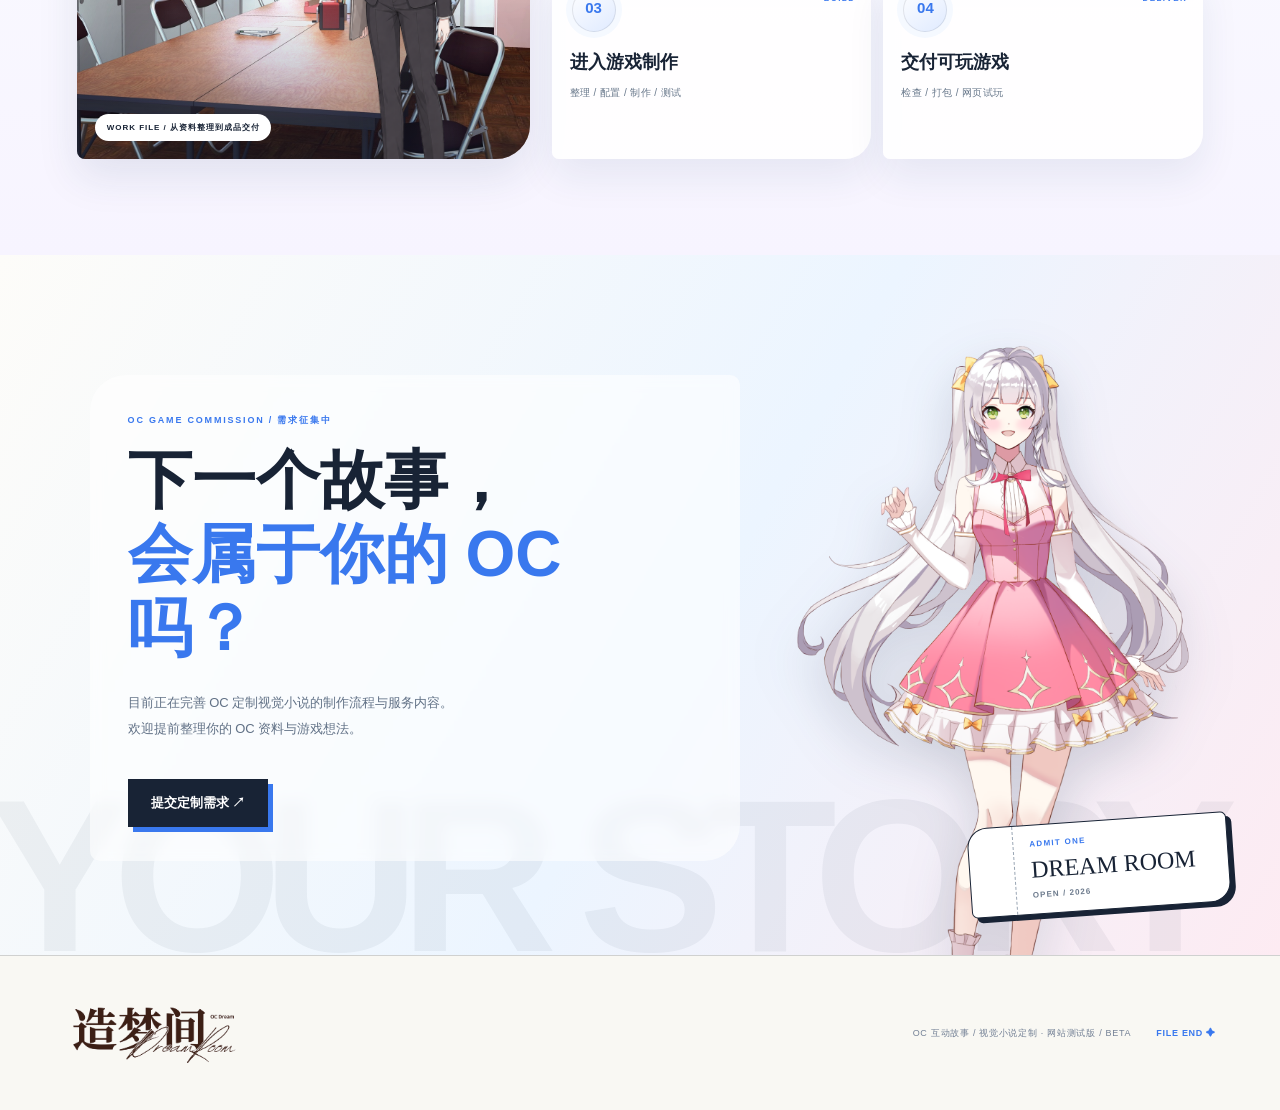
==== commit 7c58b97b: "Add files via upload" ====
--- a/index.html
+++ b/index.html
@@ -10,16 +10,12 @@
 <body>
   <div class="page-noise"></div>
   <header class="nav">
-    <a class="brand" href="#top">
-      <span class="brand-star">✦</span>
-      <b>造梦间</b>
-      <em>DREAM ROOM</em>
-    </a>
+    <a class="brand brand-logo" href="#top" aria-label="造梦间首页"><img src="assets/logo.png" alt="造梦间 Dream Room"></a>
     <nav>
       <a href="#project">制作档案</a>
-      <a href="commission.html">定制说明</a>
-      <a href="#process">制作流程</a>
+      <a href="commission.html">定制价格</a>
       <a href="request.html">提交需求</a>
+      <a href="faq.html">FAQ</a>
     </nav>
     <a class="nav-ticket" href="request.html"><span>OPEN</span> 提交需求</a>
   </header>
@@ -42,7 +38,7 @@
         </div>
         <div class="hero-actions">
           <a class="btn-fill" href="#project">▶ 查看制作档案</a>
-          <a class="btn-line" href="#commission">定制说明 ↗</a>
+          <a class="btn-line" href="commission.html">定制价格 ↗</a>
         </div>
         <div class="hero-meta">
           <span>STATUS<br><b>IN DEVELOPMENT</b></span>
@@ -102,103 +98,40 @@
       </div>
     </section>
 
-    <section class="manifesto">
-      <img src="assets/park-sunset.jpg" alt="夕阳游乐园">
-      <div class="manifesto-shade"></div>
-      <div class="manifesto-card">
-        <span class="num">02</span>
-        <small>WHAT IS AN OC GAME?</small>
-        <h2>OC 不只存在于<br><i>设定图里。</i></h2>
-        <p>她可以说话，可以与你相遇；<br>也可以因为你的选择，走向不同结局。</p>
-        <strong>把属于角色的故事，做成真正可以游玩的视觉小说。</strong>
+    <section class="home-shortcuts" id="commission">
+      <div class="shortcut-intro">
+        <div class="shortcut-scene"><img src="assets/library.jpg" alt="图书馆场景"><span>STORY START / 你的 OC 可以从任何场景开始</span></div>
+        <div class="shortcut-copy">
+          <span>COMMISSION / QUICK START</span>
+          <h2>想把自己的 OC<br><i>做成可以玩的故事？</i></h2>
+          <p>从一个角色、一段关系或一个故事念头开始。立绘、场景与文字会被整理成真正可以点击游玩的 AVG。</p>
+          <div class="cast-peek"><img src="assets/female-student.png" alt="学生角色"><img src="assets/male-student.png" alt="学生角色"><img src="assets/female-casual.png" alt="日常角色"><b>OC → STORY → GAME</b></div>
+        </div>
       </div>
-      <div class="manifesto-script" aria-hidden="true">Make it playable.</div>
-    </section>
-
-    <section class="commission-section" id="commission">
-      <div class="giant-word soft" aria-hidden="true">CUSTOM FILE</div>
-      <div class="file-title-row">
-        <div class="chapter-tag"><span>03</span><b>定制内容</b><em>COMMISSION</em></div><div class="round-chip rc-b">OC</div>
-        <p class="side-copy">像做一张 OC 设定卡一样，<br>把你的角色资料逐项装进游戏。</p>
-      </div>
-
-      <div class="bubble-field"><span></span><span></span><span></span><span></span></div><div class="commission-deck">
-        <article class="deck-card card-character">
-          <div class="deck-top"><span>01</span><b>CHARACTER</b></div>
-          <img src="assets/girl-pose.png" alt="角色立绘">
-          <div class="deck-copy"><h3>角色</h3><p>角色立绘 / 表情差分<br>服装差分 / 角色演出</p></div>
-          <span class="corner-code">OC-01</span>
-        </article>
-        <article class="deck-card card-story">
-          <div class="deck-top"><span>02</span><b>STORY</b></div>
-          <div class="story-cut"><img src="assets/park-sunset.jpg" alt="故事场景"></div>
-          <div class="deck-copy"><h3>故事</h3><p>原创剧情 / OC × OC<br>梦向 / 日常 / 奇幻 / 恋爱</p></div>
-          <span class="corner-code">ST-02</span>
-        </article>
-        <article class="deck-card card-interaction">
-          <div class="deck-top"><span>03</span><b>INTERACTION</b></div>
-          <div class="choice-ui"><button>CHOICE A</button><button>CHOICE B</button><button>CHOICE C</button><div class="choice-line">你的选择，会改变故事。</div></div>
-          <div class="deck-copy"><h3>互动</h3><p>剧情选择 / 故事分支<br>多结局 / 特殊事件</p></div>
-          <span class="corner-code">UI-03</span>
-        </article>
-        <article class="deck-card card-visual">
-          <div class="deck-top"><span>04</span><b>VISUAL</b></div>
-          <div class="visual-collage"><img src="assets/station.jpg"><img src="assets/onsen.jpg"></div>
-          <div class="deck-copy"><h3>视觉</h3><p>CG / 背景 / 专属 UI<br>标题界面 / 音乐氛围</p></div>
-          <span class="corner-code">VS-04</span>
-        </article>
+      <div class="shortcut-grid">
+        <a class="shortcut-card price-card" href="commission.html"><small>01 / PRICE</small><strong>¥98 起</strong><h3>查看定制价格</h3><p>1万字以内基础制作；超出部分按字数增加。</p><b>查看完整说明 ↗</b></a>
+        <a class="shortcut-card request-card" href="request.html"><small>02 / REQUEST</small><span class="round-mark">OC</span><h3>提交你的 OC 资料</h3><p>角色、剧本、素材不需要一次准备完，可以先整理现有内容。</p><b>开始填写 ↗</b></a>
+        <a class="shortcut-card faq-card" href="faq.html"><small>03 / FAQ</small><span class="round-mark">?</span><h3>第一次定制？</h3><p>有效字数、素材版权、剧本模板等问题集中查看。</p><b>常见问题 ↗</b></a>
       </div>
     </section>
 
-    <section class="character-showcase">
-      <div class="showcase-head">
-        <span>CHARACTER DISPLAY</span>
-        <h2>角色不是素材，<br><i>而是故事的主角。</i></h2>
+
+    <section class="process-section home-process" id="process">
+      <div class="giant-word soft" aria-hidden="true">PROCESS</div>
+      <div class="file-title-row">
+        <div class="chapter-tag"><span>02</span><b>制作流程</b><em>PROCESS</em></div>
+        <div class="status-ribbon">4 STEPS / 从设定到游戏</div>
       </div>
-      <div class="char-layout">
-        <div class="char-card blue-card">
-          <div class="char-name"><small>01 / MESSAGE</small><h3>小雨</h3><p>“终于来了。”</p></div>
-          <img src="assets/girl-pose.png" alt="小雨">
-          <div class="thumbs"><img src="assets/girl-wave.png"><img src="assets/girl-pose.png"></div>
-        </div>
-        <div class="char-card dark-card">
-          <div class="char-name"><small>02 / MESSAGE</small><h3>角色关系</h3><p>单角色 / 双角色 / 多角色故事</p></div>
-          <img src="assets/boy-talk.png" alt="男性角色">
-          <div class="thumbs"><img src="assets/boy-pose.png"><img src="assets/boy-talk.png"></div>
+
+      <div class="process-visual">
+        <div class="process-scene"><img src="assets/council-room.jpg" alt="会议室场景"><span>WORK FILE / 从资料整理到成品交付</span><img class="process-person" src="assets/female-office.png" alt="工作人员角色"></div>
+        <div class="process-track">
+          <article class="process-card"><span>01</span><small>SUBMIT</small><h3>提交 OC 资料</h3><p>设定 / 立绘 / 剧本 / 想法</p></article>
+          <article class="process-card"><span>02</span><small>CONFIRM</small><h3>确认制作内容</h3><p>字数 / 素材 / 功能 / 角色</p></article>
+          <article class="process-card"><span>03</span><small>BUILD</small><h3>进入游戏制作</h3><p>整理 / 配置 / 制作 / 测试</p></article>
+          <article class="process-card"><span>04</span><small>DELIVER</small><h3>交付可玩游戏</h3><p>检查 / 打包 / 网页试玩</p></article>
         </div>
       </div>
-    </section>
-
-    <section class="process-section" id="process">
-      <div class="giant-word" aria-hidden="true">PROCESS</div>
-      <div class="file-title-row">
-        <div class="chapter-tag"><span>04</span><b>制作流程</b><em>HOW IT WORKS</em></div>
-      </div>
-      <div class="process-track">
-        <div class="process-card"><span>01</span><small>INPUT</small><h3>提交 OC 资料</h3><p>角色图片、设定、关系与故事想法。</p></div>
-        <i>→</i>
-        <div class="process-card"><span>02</span><small>PLAN</small><h3>确认游戏方案</h3><p>确定长度、角色数量、素材与功能。</p></div>
-        <i>→</i>
-        <div class="process-card"><span>03</span><small>BUILD</small><h3>进入制作</h3><p>剧本整理 → 素材 → 游戏制作 → 测试。</p></div>
-        <i>→</i>
-        <div class="process-card"><span>04</span><small>PLAY</small><h3>获得你的游戏</h3><p>得到真正可以游玩的 OC 视觉小说。</p></div>
-      </div>
-    </section>
-
-    <section class="requirements-section" id="requirements">
-      <div class="req-inner">
-        <div class="req-heading">
-          <span>05 / REQUIREMENTS</span>
-          <h2>开始之前，<br><i>需要准备什么？</i></h2>
-          <p>不需要一次把所有东西都整理得完美。<br>有多少资料，就先从多少资料开始。</p>
-        </div>
-        <div class="req-stack">
-          <article><b>01</b><span>IMAGE FILE</span><h3>OC 图片资料</h3><p>角色设定图、立绘、服装、发型、配色、重要饰品参考。</p></article>
-          <article><b>02</b><span>TEXT FILE</span><h3>角色文字设定</h3><p>姓名、性格、说话方式、世界观、经历与角色关系。</p></article>
-          <article><b>03</b><span>STORY FILE</span><h3>故事与想法</h3><p>完整剧本、故事大纲，或者只是一个想玩的故事方向都可以。</p></article>
-        </div>
-      </div>
-      <div class="req-note">✦ 没有完整资料也没关系 · 可以根据现有设定一起确认制作方案 ✦</div>
     </section>
 
     <section class="contact" id="contact">
@@ -215,8 +148,8 @@
   </main>
 
   <footer>
-    <div class="brand"><span class="brand-star">✦</span><b>造梦间</b><em>DREAM ROOM</em></div>
-    <p>OC 互动故事 / 视觉小说定制 · 网站原型 V0.4</p>
+    <div class="brand brand-logo footer-logo"><img src="assets/logo.png" alt="造梦间 Dream Room"></div>
+    <p>OC 互动故事 / 视觉小说定制 · 网站测试版 / BETA</p>
     <span>FILE END ✦</span>
   </footer>
 </body>
--- a/style.css
+++ b/style.css
@@ -106,3 +106,189 @@
 
 @media(max-width:1050px){.commission-deck{grid-template-columns:1fr 1fr;grid-template-rows:auto}.card-character,.card-story,.card-interaction,.card-visual{grid-column:auto;grid-row:auto;min-height:480px}.process-track{grid-template-columns:1fr 1fr}.process-track:before{display:none}.round-chip{display:none}}
 @media(max-width:720px){.hero-card{clip-path:none;border-radius:28px;padding:26px 22px}.hero-card-head:after{left:22px;right:22px}.hero h1{font-size:42px}.project-board{grid-template-columns:1fr}.snapshot-row figure{border-radius:22px}.snapshot-row img{border-radius:16px}.commission-deck{grid-template-columns:1fr}.deck-card{min-height:500px;border-radius:28px 8px 28px 8px}.process-track{grid-template-columns:1fr}.process-card{min-height:220px}.contact-copy{padding:26px 22px}}
+
+/* ===== V0.6 homepage compact + logo ===== */
+.brand-logo{display:flex!important;align-items:center;min-width:0;text-decoration:none}.brand-logo img{display:block;width:190px;height:58px;object-fit:contain;object-position:left center}.nav .brand-logo{padding:0}.footer-logo img{width:180px;height:auto}.footer-logo{filter:none}
+.home-shortcuts{position:relative;padding:96px max(6vw,24px) 100px;overflow:hidden;background:linear-gradient(135deg,#f7fbff 0%,#fff 46%,#f5f0ff 100%)}.home-shortcuts:before{content:"DREAM";position:absolute;right:-2vw;top:-30px;font:900 clamp(100px,18vw,260px)/1 sans-serif;color:rgba(65,110,220,.045);letter-spacing:-.08em}.shortcut-head{position:relative;max-width:720px;margin:0 auto 44px;text-align:center}.shortcut-head>span{font-weight:800;letter-spacing:.18em;font-size:12px;color:#3269e8}.shortcut-head h2{font-size:clamp(36px,5vw,66px);line-height:1.06;margin:16px 0}.shortcut-head h2 i{font-style:normal;color:#3269e8}.shortcut-head p{line-height:1.8;color:#647086}.shortcut-grid{position:relative;display:grid;grid-template-columns:repeat(3,1fr);gap:18px;max-width:1180px;margin:auto}.shortcut-card{min-height:300px;padding:28px;border:1px solid #d7dfed;background:rgba(255,255,255,.88);text-decoration:none;color:#15233b;box-shadow:8px 10px 0 rgba(55,105,220,.08);transition:.2s transform,.2s box-shadow;position:relative;overflow:hidden}.shortcut-card:hover{transform:translateY(-5px);box-shadow:10px 14px 0 rgba(55,105,220,.12)}.shortcut-card small{font-weight:900;letter-spacing:.14em;color:#3269e8}.shortcut-card strong{display:block;font-size:54px;line-height:1;margin:36px 0 10px;color:#3269e8}.shortcut-card h3{font-size:24px;margin:34px 0 10px}.shortcut-card p{color:#657086;line-height:1.7}.shortcut-card>b{position:absolute;left:28px;bottom:25px;font-size:13px}.round-mark{display:grid;place-items:center;width:86px;height:86px;border-radius:50%;margin:28px 0 0;background:#edf3ff;border:1px solid #b9caee;color:#3269e8;font:900 30px/1 sans-serif}.request-card{border-radius:38px 8px 38px 8px}.faq-card{border-radius:8px 38px 8px 38px}.price-card:after{content:"PRICE";position:absolute;right:-12px;top:78px;transform:rotate(90deg);font:900 52px/1 sans-serif;color:rgba(50,105,232,.06)}
+/* homepage: reduce vertical travel */
+.file-section{padding-top:72px!important;padding-bottom:78px!important}.project-board{margin-top:28px!important}.contact{min-height:520px!important}.scroll-note{display:none!important}
+@media(max-width:760px){.nav{padding:10px 14px!important;min-height:64px}.nav .brand-logo img{width:124px;height:42px}.nav nav{display:none!important}.nav-ticket{font-size:11px!important;padding:9px 11px!important}.hero{min-height:auto!important;padding-top:78px!important;padding-bottom:30px!important}.hero-card{margin-top:0!important}.hero-visual{margin-top:18px!important}.file-section{padding:54px 16px 58px!important}.snapshot-row{display:none!important}.project-sheet .progress-list div:nth-child(n+3){display:none}.home-shortcuts{padding:62px 16px 68px}.shortcut-head{margin-bottom:28px;text-align:left}.shortcut-head h2{font-size:38px}.shortcut-head p{font-size:14px}.shortcut-grid{grid-template-columns:1fr;gap:14px}.shortcut-card{min-height:220px;padding:22px}.shortcut-card strong{font-size:46px;margin:22px 0 4px}.shortcut-card h3{margin:20px 0 8px;font-size:22px}.shortcut-card>b{left:22px;bottom:20px}.round-mark{width:64px;height:64px;margin-top:18px}.contact{min-height:430px!important}.contact-copy{padding-top:50px!important;padding-bottom:50px!important}.footer-logo img{width:130px}}
+
+/* ===== V0.7 mobile keeps horizontal banner compositions ===== */
+@media (max-width: 820px){
+  /* Do not turn the hero into two vertical blocks. Keep it as one landscape banner. */
+  .hero{
+    position:relative!important;
+    min-height:0!important;
+    height:auto!important;
+    aspect-ratio:16/9;
+    padding:64px 0 0!important;
+    overflow:hidden!important;
+  }
+  .hero-bg{inset:64px 0 0!important}
+  .hero-script{top:70px!important;left:1.5vw!important;font-size:20vw!important}
+  .hero-gridmark{top:20%!important;right:-12%!important;width:55vw!important;height:55vw!important}
+  .hero-orb{transform:scale(.5)}
+
+  .hero-card{
+    position:absolute!important;
+    left:3.2%!important;
+    top:22%!important;
+    width:47%!important;
+    margin:0!important;
+    padding:11px 12px 12px!important;
+    border-radius:13px 5px 13px 5px!important;
+    clip-path:none!important;
+    box-shadow:5px 6px 0 rgba(57,120,238,.10),0 10px 24px rgba(31,62,101,.10)!important;
+  }
+  .hero-card-head{font-size:5px!important;letter-spacing:.10em!important}
+  .hero-card-head:after{display:none!important}
+  .hero-title{padding:10px 0 8px!important}
+  .hero-title small{font-size:7px!important}
+  .hero h1{font-size:clamp(17px,5.1vw,25px)!important;line-height:1.06!important;margin:5px 0 7px!important}
+  .hero-title p{font-size:5.5px!important;letter-spacing:.08em!important}
+  .hero-actions{display:flex!important;flex-direction:row!important;gap:5px!important}
+  .btn-fill,.btn-line{font-size:5.5px!important;padding:6px 7px!important;white-space:nowrap}
+  .btn-fill{box-shadow:2px 2px 0 var(--blue)!important}
+  .hero-meta{display:none!important}
+
+  .hero-visual{
+    position:absolute!important;
+    right:-1%!important;
+    top:13%!important;
+    width:55%!important;
+    height:84%!important;
+    margin:0!important;
+  }
+  .photo-frame{right:0!important;top:12%!important;width:79%!important;height:68%!important;padding:4px!important}
+  .photo-frame:before{inset:7px!important}
+  .photo-label{right:5px!important;bottom:5px!important;padding:3px 4px!important;font-size:4.5px!important}
+  .hero-girl{height:96%!important;left:-3%!important;bottom:-12%!important}
+  .mini-a{width:24%!important;height:25%!important;right:2%!important;bottom:1%!important;padding:3px 3px 9px!important}
+  .mini-b{width:21%!important;height:21%!important;right:30%!important;top:3%!important;padding:3px 3px 9px!important}
+  .mini-polaroid span{font-size:3.5px!important;bottom:2px!important;left:3px!important}
+  .st1{width:20px!important;height:20px!important;font-size:9px!important;right:2%!important;top:3%!important}
+  .st2{width:24px!important;height:14px!important;font-size:6px!important;right:18%!important;bottom:5%!important}
+  .st3{font-size:4px!important;padding:3px 4px!important;right:-2%!important}
+
+  /* Project remains a single landscape board instead of screen + sheet stacking. */
+  .file-section{padding:42px 12px 44px!important}
+  .file-title-row{flex-direction:row!important;align-items:center!important;gap:10px!important;margin-bottom:18px!important}
+  .chapter-tag{grid-template-columns:34px auto!important;column-gap:8px!important}
+  .chapter-tag>span{width:34px!important;height:34px!important;font-size:13px!important}
+  .chapter-tag b{font-size:17px!important}
+  .chapter-tag em{font-size:5px!important}
+  .status-ribbon{font-size:5px!important;padding:5px 8px!important}
+  .status-ribbon:before{display:none!important}
+  .round-chip{display:none!important}
+  .giant-word{font-size:18vw!important;top:26px!important;left:4px!important}
+
+  .project-board{
+    display:grid!important;
+    grid-template-columns:1.45fr .82fr!important;
+    gap:8px!important;
+    align-items:stretch!important;
+    margin-top:0!important;
+  }
+  .project-board:after{display:none!important}
+  .screen-frame{padding:5px!important;box-shadow:3px 4px 0 rgba(24,35,53,.055),0 8px 16px rgba(44,67,94,.08)!important}
+  .frame-top,.frame-bottom{font-size:4px!important;padding:2px 1px!important}
+  .frame-top b{padding:1px 3px!important}
+  .snapshot-row{display:none!important}
+  .project-sheet{
+    min-height:0!important;
+    height:100%!important;
+    padding:12px 10px 10px!important;
+    border-radius:14px 5px 14px 5px!important;
+    box-shadow:3px 4px 0 #dfeaff,0 8px 16px rgba(31,62,101,.08)!important;
+  }
+  .project-sheet:after{width:42px!important;height:42px!important;right:-14px!important;top:30px!important}
+  .sheet-kicker{font-size:4.5px!important}
+  .project-sheet h2{font-size:15px!important;line-height:1.08!important;margin:5px 0 6px!important}
+  .project-sheet .lead{font-size:7px!important;line-height:1.35!important;margin:0 0 5px!important}
+  .project-sheet p:not(.lead){display:none!important}
+  .progress-list{margin-top:5px!important}
+  .progress-list>div{font-size:5px!important;margin-top:4px!important;gap:2px!important}
+  .progress-list i{height:3px!important}
+  .project-sheet .progress-list div:nth-child(n+3){display:none!important}
+  .sheet-stamp{display:none!important}
+
+  /* Quick-start becomes one compact horizontal strip, not three tall mobile cards. */
+  .home-shortcuts{padding:42px 12px 48px!important}
+  .shortcut-head{max-width:none!important;margin:0 0 18px!important;text-align:left!important}
+  .shortcut-head>span{font-size:7px!important}
+  .shortcut-head h2{font-size:25px!important;margin:8px 0!important}
+  .shortcut-head p{font-size:9px!important;line-height:1.45!important;max-width:90%}
+  .shortcut-grid{grid-template-columns:repeat(3,1fr)!important;gap:6px!important}
+  .shortcut-card{min-height:142px!important;padding:10px 8px!important;border-radius:14px 4px 14px 4px!important;box-shadow:3px 4px 0 rgba(55,105,220,.07)!important}
+  .shortcut-card small{font-size:5px!important}
+  .shortcut-card strong{font-size:24px!important;margin:16px 0 4px!important}
+  .shortcut-card h3{font-size:11px!important;line-height:1.2!important;margin:11px 0 0!important}
+  .shortcut-card p,.shortcut-card>b{display:none!important}
+  .round-mark{width:34px!important;height:34px!important;margin-top:15px!important;font-size:14px!important}
+  .price-card:after{font-size:24px!important;top:44px!important}
+
+  /* Ending CTA is also a landscape banner. */
+  .contact{
+    position:relative!important;
+    height:auto!important;
+    min-height:0!important;
+    aspect-ratio:16/7!important;
+    padding:0!important;
+    overflow:hidden!important;
+  }
+  .contact-copy{
+    position:absolute!important;
+    left:5%!important;
+    top:15%!important;
+    width:55%!important;
+    padding:12px 13px!important;
+    border-radius:14px 5px 14px 5px!important;
+  }
+  .contact-copy>span{font-size:4.5px!important}
+  .contact h2{font-size:19px!important;line-height:1.08!important;margin:6px 0 7px!important}
+  .contact p{display:none!important}
+  .contact button{margin-top:4px!important;padding:6px 8px!important;font-size:6px!important;box-shadow:2px 2px 0 var(--blue)!important}
+  .contact-girl{height:118%!important;right:1%!important;bottom:-32%!important;opacity:.92!important}
+  .contact-ticket{display:none!important}
+  .contact-bgword{font-size:24vw!important}
+
+  footer{padding:14px 12px!important;display:flex!important;flex-direction:row!important;align-items:center!important;gap:8px!important}
+  footer p{font-size:6px!important;margin:0 auto 0 0!important}
+  footer span{font-size:6px!important}
+  .footer-logo img{width:92px!important}
+}
+
+
+/* ===== V0.8 homepage process restored ===== */
+.home-process{padding-top:88px!important;padding-bottom:96px!important;background:linear-gradient(180deg,#fbfdff 0%,#f7f4ff 100%)}
+.home-process .file-title-row{margin-bottom:42px}
+.home-process .process-card{min-height:230px}
+@media(max-width:760px){
+  .home-process{padding:44px 12px 50px!important}
+  .home-process .file-title-row{flex-direction:row!important;align-items:center!important;gap:10px!important;margin-bottom:18px!important}
+  .home-process .chapter-tag{grid-template-columns:34px auto!important;column-gap:8px!important}
+  .home-process .chapter-tag>span{width:34px!important;height:34px!important;font-size:13px!important}
+  .home-process .chapter-tag b{font-size:17px!important}
+  .home-process .chapter-tag em{font-size:5px!important}
+  .home-process .status-ribbon{font-size:5px!important;padding:5px 8px!important;white-space:nowrap}
+  .home-process .giant-word{font-size:18vw!important;top:26px!important;left:4px!important}
+  .home-process .process-track{grid-template-columns:repeat(4,1fr)!important;gap:6px!important;align-items:stretch!important}
+  .home-process .process-track:before{display:block!important;left:7%!important;right:7%!important;top:34px!important;height:2px!important}
+  .home-process .process-card{min-height:150px!important;padding:52px 6px 10px!important;border-radius:14px 4px 14px 4px!important;box-shadow:3px 4px 0 rgba(31,62,101,.06),0 8px 14px rgba(31,62,101,.05)!important}
+  .home-process .process-card:before{width:38px!important;height:38px!important;top:15px!important;box-shadow:0 0 0 5px #f5f9ff,inset 0 0 0 1px rgba(24,35,53,.10)!important}
+  .home-process .process-card>span{top:25px!important;font-size:13px!important}
+  .home-process .process-card small{font-size:4px!important;margin-top:3px!important;letter-spacing:.09em!important}
+  .home-process .process-card h3{font-size:9px!important;line-height:1.2!important;margin:7px 0 4px!important}
+  .home-process .process-card p{font-size:5.5px!important;line-height:1.35!important;margin:0!important;color:#6a7789!important}
+  .home-process .process-track>i{display:none!important}
+}
+
+/* ===== V0.9 visual storytelling upgrade ===== */
+.shortcut-intro{position:relative;display:grid;grid-template-columns:1.08fr .92fr;max-width:1180px;margin:0 auto 34px;min-height:360px;border-radius:34px 8px 34px 8px;overflow:hidden;background:#fff;box-shadow:0 20px 50px rgba(31,62,101,.10)}
+.shortcut-scene{position:relative;min-height:360px;overflow:hidden}.shortcut-scene:after{content:"";position:absolute;inset:0;background:linear-gradient(90deg,transparent 55%,rgba(255,255,255,.9) 100%)}.shortcut-scene>img{width:100%;height:100%;object-fit:cover;display:block}.shortcut-scene>span{position:absolute;z-index:2;left:18px;bottom:18px;background:#fff;padding:8px 12px;border-radius:999px;font:800 9px Arial;letter-spacing:.12em;box-shadow:0 6px 18px #31445b22}
+.shortcut-copy{position:relative;z-index:2;padding:48px 42px 34px;margin-left:-40px;align-self:center}.shortcut-copy>span{font-weight:900;letter-spacing:.18em;font-size:10px;color:var(--blue)}.shortcut-copy h2{font-size:clamp(34px,4vw,58px);line-height:1.08;margin:13px 0 16px}.shortcut-copy h2 i{font-style:normal;color:var(--blue)}.shortcut-copy p{color:#647086;line-height:1.75;font-size:13px}.cast-peek{height:78px;margin-top:18px;display:flex;align-items:flex-end;gap:4px;border-top:1px dashed #ccd7e8;position:relative}.cast-peek img{height:88px;width:58px;object-fit:contain;object-position:bottom}.cast-peek b{margin:0 0 12px 8px;font:900 9px Arial;letter-spacing:.13em;color:#74829a}
+.process-visual{max-width:1240px;margin:auto;display:grid;grid-template-columns:.82fr 1.18fr;gap:22px;align-items:stretch}.process-scene{position:relative;overflow:hidden;min-height:390px;border-radius:34px 8px 34px 8px;box-shadow:0 18px 42px rgba(31,62,101,.10)}.process-scene>img:first-child{width:100%;height:100%;object-fit:cover;display:block;filter:saturate(.85) brightness(1.04)}.process-scene:after{content:"";position:absolute;inset:0;background:linear-gradient(0deg,rgba(16,31,52,.42),transparent 45%)}.process-scene>span{position:absolute;z-index:3;left:18px;bottom:18px;background:#fff;padding:8px 12px;border-radius:999px;font:800 8px Arial;letter-spacing:.12em}.process-scene .process-person{position:absolute;z-index:2;right:-5%;bottom:-24%;height:112%;width:auto;object-fit:contain;filter:drop-shadow(0 14px 15px #17233835)}
+.process-visual .process-track{display:grid;grid-template-columns:1fr 1fr;gap:12px}.process-visual .process-track:before{display:none}.process-visual .process-card{min-height:188px;padding:65px 18px 18px;text-align:left;border-radius:26px 7px 26px 7px;background:rgba(255,255,255,.94)}.process-visual .process-card:before{width:44px;height:44px;left:20px;top:17px;transform:none;box-shadow:0 0 0 6px #f5f9ff,inset 0 0 0 1px rgba(24,35,53,.10)}.process-visual .process-card>span{left:42px;top:28px;transform:translateX(-50%);font-size:15px}.process-visual .process-card small{position:absolute;right:16px;top:23px;margin:0}.process-visual .process-card h3{font-size:18px;margin:14px 0 8px}.process-visual .process-card p{font-size:10px;letter-spacing:.04em}
+.sub-visual-strip{max-width:1180px;margin:28px auto 0;height:170px;display:grid;grid-template-columns:1.4fr .7fr .7fr;gap:8px;overflow:hidden;border-radius:26px 7px 26px 7px}.sub-visual-strip img{width:100%;height:100%;object-fit:cover}.sub-visual-strip .portrait{object-fit:contain;background:linear-gradient(145deg,#eef5ff,#fff);object-position:center 15%}
+@media(max-width:760px){.shortcut-intro{grid-template-columns:1.15fr .85fr;min-height:175px;margin-bottom:16px;border-radius:16px 5px 16px 5px}.shortcut-scene{min-height:175px}.shortcut-scene>span{font-size:4px;left:6px;bottom:6px;padding:3px 5px}.shortcut-copy{padding:15px 10px 10px;margin-left:-12px}.shortcut-copy>span{font-size:4px}.shortcut-copy h2{font-size:15px;margin:5px 0 6px}.shortcut-copy p{font-size:5.5px;line-height:1.4}.cast-peek{height:38px;margin-top:5px}.cast-peek img{height:43px;width:25px}.cast-peek b{font-size:3.8px;margin:0 0 5px 2px}.process-visual{grid-template-columns:.8fr 1.2fr;gap:6px}.process-scene{min-height:190px;border-radius:15px 4px 15px 4px}.process-scene>span{font-size:3.5px;left:5px;bottom:5px;padding:3px 5px}.process-scene .process-person{height:105%;right:-20%;bottom:-25%}.home-process .process-visual .process-track{grid-template-columns:1fr 1fr!important;gap:5px!important}.home-process .process-visual .process-card{min-height:92px!important;padding:36px 5px 6px!important;text-align:left!important;border-radius:11px 3px 11px 3px!important}.home-process .process-visual .process-card:before{width:24px!important;height:24px!important;left:7px!important;top:7px!important;transform:none!important;box-shadow:0 0 0 3px #f5f9ff!important}.home-process .process-visual .process-card>span{left:19px!important;top:14px!important;transform:translateX(-50%)!important;font-size:8px!important}.home-process .process-visual .process-card small{right:5px!important;top:10px!important;font-size:3px!important}.home-process .process-visual .process-card h3{font-size:7.5px!important;margin:3px 0!important}.home-process .process-visual .process-card p{font-size:4px!important}.sub-visual-strip{height:88px;margin:14px 14px 0;border-radius:14px 4px 14px 4px}}
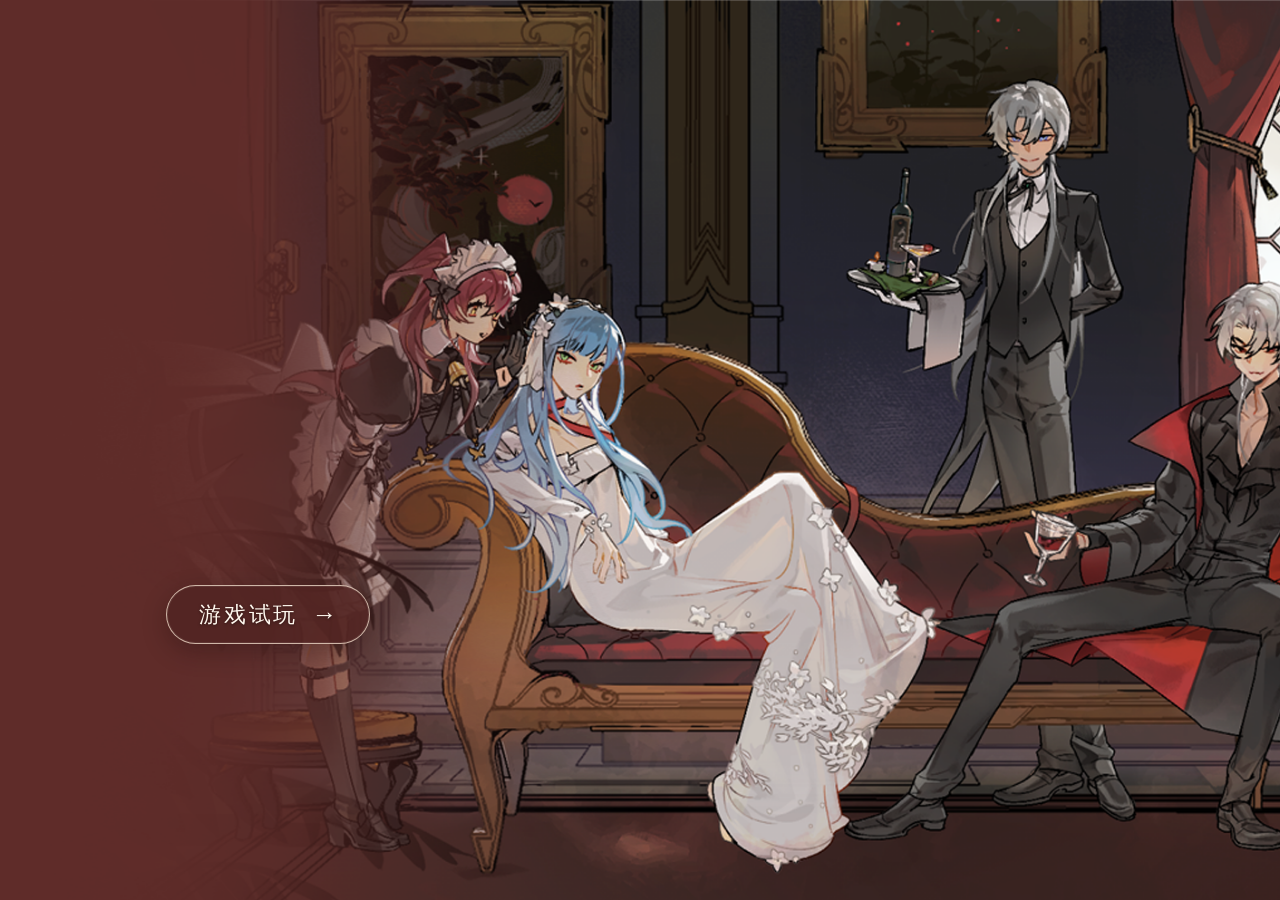
==== commit 78f290ae: "Initial website" ====
--- a/index.html
+++ b/index.html
@@ -2,155 +2,97 @@
 <html lang="zh-CN">
 <head>
   <meta charset="utf-8">
-  <meta name="viewport" content="width=device-width,initial-scale=1">
-  <title>造梦间｜OC互动故事定制</title>
-  <meta name="description" content="让你的OC走进属于自己的故事。OC互动故事与视觉小说定制。">
-  <link rel="stylesheet" href="style.css">
+  <meta name="viewport" content="width=device-width, initial-scale=1">
+  <title>造梦间｜游戏试玩</title>
+  <style>
+    :root {
+      color-scheme: dark;
+      font-family: "Microsoft YaHei", "Noto Sans SC", sans-serif;
+    }
+
+    * { box-sizing: border-box; }
+
+    html, body {
+      width: 100%;
+      height: 100%;
+      margin: 0;
+      overflow: hidden;
+      background: #3a1d1c;
+    }
+
+    .home {
+      position: relative;
+      width: 100%;
+      height: 100%;
+      min-height: 100dvh;
+      background: #3a1d1c url("assets/home-hero.png") center center / cover no-repeat;
+    }
+
+    .play-button {
+      position: absolute;
+      left: 13%;
+      top: 65%;
+      display: inline-flex;
+      align-items: center;
+      justify-content: center;
+      min-width: 190px;
+      min-height: 58px;
+      padding: 14px 32px;
+      border: 1px solid rgba(255, 239, 220, 0.72);
+      border-radius: 999px;
+      color: #fff8ef;
+      background: rgba(83, 37, 35, 0.88);
+      box-shadow: 0 8px 24px rgba(20, 7, 7, 0.28), inset 0 0 0 1px rgba(255,255,255,0.08);
+      font-size: clamp(17px, 1.7vw, 24px);
+      letter-spacing: 0.12em;
+      text-decoration: none;
+      text-shadow: 0 1px 3px rgba(0,0,0,0.45);
+      transition: transform 160ms ease, background 160ms ease, box-shadow 160ms ease;
+    }
+
+    .play-button::after {
+      content: "→";
+      margin-left: 14px;
+      font-size: 1.15em;
+      letter-spacing: 0;
+    }
+
+    .play-button:hover,
+    .play-button:focus-visible {
+      background: rgba(116, 52, 47, 0.96);
+      box-shadow: 0 10px 28px rgba(20, 7, 7, 0.36), inset 0 0 0 1px rgba(255,255,255,0.14);
+      transform: translateY(-2px);
+    }
+
+    .play-button:focus-visible {
+      outline: 3px solid rgba(255, 224, 190, 0.82);
+      outline-offset: 4px;
+    }
+
+    @media (max-width: 700px) {
+      .home {
+        background-position: 62% center;
+      }
+
+      .play-button {
+        left: 50%;
+        top: auto;
+        bottom: 9%;
+        min-width: 180px;
+        transform: translateX(-50%);
+        background: rgba(65, 28, 28, 0.92);
+      }
+
+      .play-button:hover,
+      .play-button:focus-visible {
+        transform: translateX(-50%) translateY(-2px);
+      }
+    }
+  </style>
 </head>
 <body>
-  <div class="page-noise"></div>
-  <header class="nav">
-    <a class="brand brand-logo" href="#top" aria-label="造梦间首页"><img src="assets/logo.png" alt="造梦间 Dream Room"></a>
-    <nav>
-      <a href="#project">制作档案</a>
-      <a href="commission.html">定制价格</a>
-      <a href="request.html">提交需求</a>
-      <a href="faq.html">FAQ</a>
-    </nav>
-    <a class="nav-ticket" href="request.html"><span>OPEN</span> 提交需求</a>
-  </header>
-
-  <main id="top">
-    <section class="hero">
-      <div class="hero-bg" aria-hidden="true"></div>
-      <div class="hero-script" aria-hidden="true">Dream Room</div>
-      <div class="hero-gridmark" aria-hidden="true"></div><div class="hero-orb orb-a"></div><div class="hero-orb orb-b"></div><div class="hero-orb orb-c"></div>
-
-      <div class="hero-card">
-        <div class="hero-card-head">
-          <span>OC INTERACTIVE STORY</span>
-          <b>FILE / 001</b>
-        </div>
-        <div class="hero-title">
-          <small>把角色写进可以游玩的世界</small>
-          <h1>让你的 OC，<br><i>走进属于自己的故事。</i></h1>
-          <p>角色 · 剧情 · 互动 · 视觉小说定制</p>
-        </div>
-        <div class="hero-actions">
-          <a class="btn-fill" href="#project">▶ 查看制作档案</a>
-          <a class="btn-line" href="commission.html">定制价格 ↗</a>
-        </div>
-        <div class="hero-meta">
-          <span>STATUS<br><b>IN DEVELOPMENT</b></span>
-          <span>TYPE<br><b>VISUAL NOVEL</b></span>
-          <span>LANG<br><b>中文 / CN</b></span>
-        </div>
-      </div>
-
-      <div class="hero-visual">
-        <div class="photo-frame">
-          <img src="assets/park-day.jpg" alt="蓝天游乐园场景">
-          <span class="photo-label">SCENE 01 / DAYLIGHT</span>
-        </div>
-        <img class="hero-girl" src="assets/girl-wave.png" alt="OC角色立绘">
-        <div class="mini-polaroid mini-a"><img src="assets/game-shot.jpg" alt="游戏画面"><span>GAME SCREEN</span></div>
-        <div class="mini-polaroid mini-b"><img src="assets/park-sunset.jpg" alt="夕阳场景"><span>AFTER 18:00</span></div>
-        <div class="sticker st1">✦</div><div class="sticker st2">03</div><div class="sticker st3">NEW</div>
-      </div>
-
-      <div class="scroll-note">SCROLL TO OPEN FILE ↓</div>
-    </section>
-
-    <section class="file-section" id="project">
-      <div class="giant-word" aria-hidden="true">PROJECT FILE</div>
-      <div class="file-title-row">
-        <div class="chapter-tag"><span>01</span><b>制作档案</b><em>PROJECT</em></div><div class="round-chip rc-a">LOG</div>
-        <div class="status-ribbon">● 制作中 / IN DEVELOPMENT</div>
-      </div>
-
-      <div class="project-board">
-        <div class="project-left">
-          <div class="screen-frame">
-            <div class="frame-top"><span>ACTUAL GAME SCREEN</span><b>PROJECT 001</b></div>
-            <img src="assets/game-shot.jpg" alt="Ren'Py实际游戏画面">
-            <div class="frame-bottom"><span>当前版本画面</span><span>REN'PY / 16:9</span></div>
-          </div>
-          <div class="snapshot-row">
-            <figure><img src="assets/station.jpg" alt="车站场景"><figcaption>SCENE / 车站</figcaption></figure>
-            <figure><img src="assets/onsen.jpg" alt="温泉场景"><figcaption>SCENE / 温泉</figcaption></figure>
-          </div>
-        </div>
-
-        <aside class="project-sheet">
-          <span class="paperclip">⌇</span>
-          <div class="sheet-kicker">MESSAGE / 制作记录</div>
-          <h2>第一个故事，<br><i>正在发生。</i></h2>
-          <p class="lead">这是「造梦间」正在制作中的第一款 OC 互动视觉小说。</p>
-          <p>角色、场景、对话与选择会共同组成一个真正可以游玩的角色故事。当前版本仍在持续制作，完成后计划提供网页试玩。</p>
-          <div class="progress-list">
-            <div><span>角色与立绘</span><b>100%</b><i><em style="width:100%"></em></i></div>
-            <div><span>对话与基础系统</span><b>78%</b><i><em style="width:78%"></em></i></div>
-            <div><span>剧情内容</span><b>58%</b><i><em style="width:58%"></em></i></div>
-            <div><span>网页试玩</span><b>18%</b><i><em style="width:18%"></em></i></div>
-          </div>
-          <div class="sheet-stamp">DEVELOPMENT<br><b>LOG 001</b></div>
-        </aside>
-      </div>
-    </section>
-
-    <section class="home-shortcuts" id="commission">
-      <div class="shortcut-intro">
-        <div class="shortcut-scene"><img src="assets/library.jpg" alt="图书馆场景"><span>STORY START / 你的 OC 可以从任何场景开始</span></div>
-        <div class="shortcut-copy">
-          <span>COMMISSION / QUICK START</span>
-          <h2>想把自己的 OC<br><i>做成可以玩的故事？</i></h2>
-          <p>从一个角色、一段关系或一个故事念头开始。立绘、场景与文字会被整理成真正可以点击游玩的 AVG。</p>
-          <div class="cast-peek"><img src="assets/female-student.png" alt="学生角色"><img src="assets/male-student.png" alt="学生角色"><img src="assets/female-casual.png" alt="日常角色"><b>OC → STORY → GAME</b></div>
-        </div>
-      </div>
-      <div class="shortcut-grid">
-        <a class="shortcut-card price-card" href="commission.html"><small>01 / PRICE</small><strong>¥98 起</strong><h3>查看定制价格</h3><p>1万字以内基础制作；超出部分按字数增加。</p><b>查看完整说明 ↗</b></a>
-        <a class="shortcut-card request-card" href="request.html"><small>02 / REQUEST</small><span class="round-mark">OC</span><h3>提交你的 OC 资料</h3><p>角色、剧本、素材不需要一次准备完，可以先整理现有内容。</p><b>开始填写 ↗</b></a>
-        <a class="shortcut-card faq-card" href="faq.html"><small>03 / FAQ</small><span class="round-mark">?</span><h3>第一次定制？</h3><p>有效字数、素材版权、剧本模板等问题集中查看。</p><b>常见问题 ↗</b></a>
-      </div>
-    </section>
-
-
-    <section class="process-section home-process" id="process">
-      <div class="giant-word soft" aria-hidden="true">PROCESS</div>
-      <div class="file-title-row">
-        <div class="chapter-tag"><span>02</span><b>制作流程</b><em>PROCESS</em></div>
-        <div class="status-ribbon">4 STEPS / 从设定到游戏</div>
-      </div>
-
-      <div class="process-visual">
-        <div class="process-scene"><img src="assets/council-room.jpg" alt="会议室场景"><span>WORK FILE / 从资料整理到成品交付</span><img class="process-person" src="assets/female-office.png" alt="工作人员角色"></div>
-        <div class="process-track">
-          <article class="process-card"><span>01</span><small>SUBMIT</small><h3>提交 OC 资料</h3><p>设定 / 立绘 / 剧本 / 想法</p></article>
-          <article class="process-card"><span>02</span><small>CONFIRM</small><h3>确认制作内容</h3><p>字数 / 素材 / 功能 / 角色</p></article>
-          <article class="process-card"><span>03</span><small>BUILD</small><h3>进入游戏制作</h3><p>整理 / 配置 / 制作 / 测试</p></article>
-          <article class="process-card"><span>04</span><small>DELIVER</small><h3>交付可玩游戏</h3><p>检查 / 打包 / 网页试玩</p></article>
-        </div>
-      </div>
-    </section>
-
-    <section class="contact" id="contact">
-      <div class="contact-bgword" aria-hidden="true">YOUR STORY</div>
-      <div class="contact-copy">
-        <span>OC GAME COMMISSION / 需求征集中</span>
-        <h2>下一个故事，<br><i>会属于你的 OC 吗？</i></h2>
-        <p>目前正在完善 OC 定制视觉小说的制作流程与服务内容。<br>欢迎提前整理你的 OC 资料与游戏想法。</p>
-        <button onclick="location.href='request.html'">提交定制需求 ↗</button>
-      </div>
-      <img class="contact-girl" src="assets/girl-wave.png" alt="角色">
-      <div class="contact-ticket"><span>ADMIT ONE</span><b>DREAM ROOM</b><em>OPEN / 2026</em></div>
-    </section>
+  <main class="home" aria-label="造梦间首页">
+    <a class="play-button" href="game01-001/" aria-label="进入游戏试玩">游戏试玩</a>
   </main>
-
-  <footer>
-    <div class="brand brand-logo footer-logo"><img src="assets/logo.png" alt="造梦间 Dream Room"></div>
-    <p>OC 互动故事 / 视觉小说定制 · 网站测试版 / BETA</p>
-    <span>FILE END ✦</span>
-  </footer>
 </body>
 </html>
